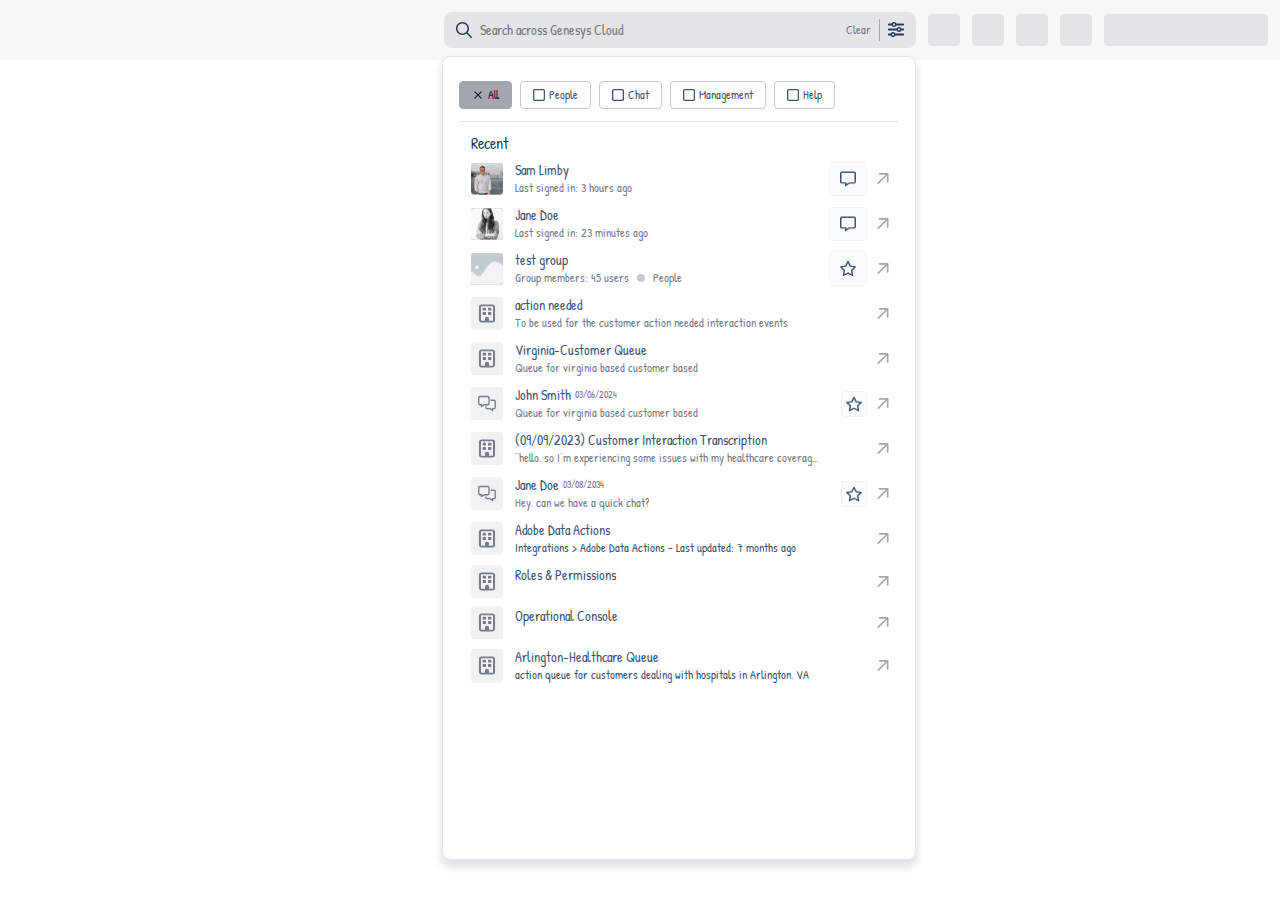
==== global-search/index.html @ 37de582c "Add files via upload" ====
<!DOCTYPE html>
<html lang="en">
<head>
  	<meta charset="utf-8">
  	<meta name="viewport" content="initial-scale=1, width=device-width">
  	<link rel="stylesheet"  href="style.css" />
  	<link rel="stylesheet" href="https://fonts.googleapis.com/css2?family=Patrick Hand:wght@400&display=swap" />
    <title>Global Search Wireframe</title>
</head>
<body>
    <script src="script.js"></script>
  	<div class="body-main">
    	<div class="header">
            <div class="search-wrapper">
                <div class="search-field">
                    <div class="search-left_aligned">
                        <svg xmlns="http://www.w3.org/2000/svg" width="16" height="16" viewBox="0 0 16 16" fill="none">
                            <path d="M15.7574 14.7188L11.5687 10.5312C12.4752 9.42188 12.9754 8.025 12.9754 6.5C12.9754 2.90937 10.0643 0 6.47362 0C2.88297 0 0 2.91031 0 6.5C0 10.0897 2.91079 13 6.47362 13C7.99871 13 9.39784 12.4716 10.506 11.5925L14.6946 15.78C14.8696 15.9281 15.0634 16 15.2541 16C15.4448 16 15.638 15.9267 15.7846 15.7803C16.0762 15.4875 16.0762 15.0125 15.7574 14.7188ZM1.50041 6.5C1.50041 3.74312 3.74414 1.5 6.50175 1.5C9.25937 1.5 11.5031 3.74312 11.5031 6.5C11.5031 9.25688 9.25937 11.5 6.50175 11.5C3.74414 11.5 1.50041 9.25625 1.50041 6.5Z" fill="#23395D"/>
                        </svg>
                        <input class="search-field_input" type="text" placeholder="Search across Genesys Cloud" id="search-input" autocomplete="off"/>
                    </div>
                    <button class="clear-search" id="search-clear_button">Clear</button>
                    <div class="search-divider"></div>
                    <img class="filter-button" src="icons/filter.png" id="search-filter_button">
                </div>
                <div class="sm-nav_block"></div>
                <div class="sm-nav_block"></div>
                <div class="sm-nav_block"></div>
                <div class="sm-nav_block"></div>
                <div class="lg-nav_block"></div>
            </div>
        </div>
        <div class="floating-side-sheet">
        	<div class="search-container">
                <div class="search-container_lower-row">
                    <div class="quick-filter_all" id="quick-filter_all">
                        <svg id="quick-filter_icon-all" xmlns="http://www.w3.org/2000/svg" width="12" height="12" viewBox="0 0 12 12" fill="none">
                            <path d="M9.56219 8.79233C9.78157 9.01134 9.78157 9.36669 9.56219 9.58573C9.3428 9.80477 8.98684 9.80474 8.76743 9.58573L6.00054 6.80298L3.21398 9.58479C2.99459 9.80381 2.63863 9.80381 2.41922 9.58479C2.19981 9.36578 2.19983 9.01043 2.41922 8.79139L5.20672 6.01052L2.41845 3.20767C2.19906 2.98866 2.19906 2.63331 2.41845 2.41427C2.63784 2.19523 2.99379 2.19526 3.2132 2.41427L6.00054 5.21805L8.7871 2.43624C9.00649 2.21723 9.36244 2.21723 9.58186 2.43624C9.80127 2.65526 9.80124 3.01061 9.58186 3.22964L6.79436 6.01052L9.56219 8.79233Z" fill="#0F1929"/>
                        </svg> 
                       All
                    </div>
                    <button class="quick-filter_button" id="quick-filter_people">
                        <svg id="quick-filter_icon" xmlns="http://www.w3.org/2000/svg" width="12" height="12" viewBox="0 0 12 12" fill="none">
                            <path d="M10.2857 0C11.2312 0 12 0.767411 12 1.71429V10.2857C12 11.2312 11.2312 12 10.2857 12H1.71429C0.767411 12 0 11.2312 0 10.2857V1.71429C0 0.767411 0.767411 0 1.71429 0H10.2857ZM10.2857 1.28571H1.71429C1.4775 1.28571 1.28571 1.4775 1.28571 1.71429V10.2857C1.28571 10.5214 1.4775 10.7143 1.71429 10.7143H10.2857C10.5214 10.7143 10.7143 10.5214 10.7143 10.2857V1.71429C10.7143 1.4775 10.5214 1.28571 10.2857 1.28571Z" fill="#3E5374"/>
                        </svg>
                        People
                    </button>
                    <button class="quick-filter_button" id="quick-filter_chat">
                        <svg id="quick-filter_icon-chat" xmlns="http://www.w3.org/2000/svg" width="12" height="12" viewBox="0 0 12 12" fill="none">
                            <path d="M10.2857 0C11.2312 0 12 0.767411 12 1.71429V10.2857C12 11.2312 11.2312 12 10.2857 12H1.71429C0.767411 12 0 11.2312 0 10.2857V1.71429C0 0.767411 0.767411 0 1.71429 0H10.2857ZM10.2857 1.28571H1.71429C1.4775 1.28571 1.28571 1.4775 1.28571 1.71429V10.2857C1.28571 10.5214 1.4775 10.7143 1.71429 10.7143H10.2857C10.5214 10.7143 10.7143 10.5214 10.7143 10.2857V1.71429C10.7143 1.4775 10.5214 1.28571 10.2857 1.28571Z" fill="#3E5374"/>
                        </svg>
                        Chat
                    </button>
                    <button class="quick-filter_button" id="quick-filter_management">
                        <svg id="quick-filter_icon-management" xmlns="http://www.w3.org/2000/svg" width="12" height="12" viewBox="0 0 12 12" fill="none">
                            <path d="M10.2857 0C11.2312 0 12 0.767411 12 1.71429V10.2857C12 11.2312 11.2312 12 10.2857 12H1.71429C0.767411 12 0 11.2312 0 10.2857V1.71429C0 0.767411 0.767411 0 1.71429 0H10.2857ZM10.2857 1.28571H1.71429C1.4775 1.28571 1.28571 1.4775 1.28571 1.71429V10.2857C1.28571 10.5214 1.4775 10.7143 1.71429 10.7143H10.2857C10.5214 10.7143 10.7143 10.5214 10.7143 10.2857V1.71429C10.7143 1.4775 10.5214 1.28571 10.2857 1.28571Z" fill="#3E5374"/>
                        </svg>
                        Management
                    </button>
                    <button class="quick-filter_button" id="quick-filter_help">
                        <svg id="quick-filter_icon-help" xmlns="http://www.w3.org/2000/svg" width="12" height="12" viewBox="0 0 12 12" fill="none">
                            <path d="M10.2857 0C11.2312 0 12 0.767411 12 1.71429V10.2857C12 11.2312 11.2312 12 10.2857 12H1.71429C0.767411 12 0 11.2312 0 10.2857V1.71429C0 0.767411 0.767411 0 1.71429 0H10.2857ZM10.2857 1.28571H1.71429C1.4775 1.28571 1.28571 1.4775 1.28571 1.71429V10.2857C1.28571 10.5214 1.4775 10.7143 1.71429 10.7143H10.2857C10.5214 10.7143 10.7143 10.5214 10.7143 10.2857V1.71429C10.7143 1.4775 10.5214 1.28571 10.2857 1.28571Z" fill="#3E5374"/>
                        </svg>
                        Help
                    </button>
                </div>
            </div>
            <div class="container-divider"></div>
            <div class="dynamic-content_block" id="dynamic-content_block">
                <div class="content-body" id="content-container">
                    <h3 class="content-subtitle_text">Recent</h3>
                    <div class="inline-row">
                        <div class="inline-row_nested">
                            <img class="sm-avatar" src="images/image1.png">
                            <div class="inline-text_container">
                                <h4 class="inline-title_text">Sam Limby</h4>
                                <div class="lower_inline-text_container">
                                    <p class="inline-body_text">Last signed in: 3 hours ago</p>
                                </div>
                            </div>
                        </div>
                        <div class="quick-action">
                            <div class="quick-action-nested">
                                <img class="chat-icon" src="icons/chat.png">
                            </div>
                        </div>
                        <svg xmlns="http://www.w3.org/2000/svg" width="16" height="17" viewBox="0 0 16 17" fill="none">
                            <path d="M13.5051 3.825V12.075C13.5051 12.5305 13.1353 12.9 12.6794 12.9C12.2235 12.9 11.8536 12.5305 11.8536 12.075V5.81531L3.90581 13.7559C3.74341 13.9209 3.53216 14 3.32091 14C3.10965 14 2.8984 13.9194 2.73704 13.7583C2.41448 13.436 2.41448 12.9141 2.73704 12.5916L10.6873 4.65H4.4219C3.96602 4.65 3.59616 4.28219 3.59616 3.825C3.59616 3.36781 3.96602 3 4.4219 3H12.6794C13.137 3 13.5051 3.37125 13.5051 3.825Z" fill="#A3A7B0"/>
                        </svg>
                    </div>
                    <div class="inline-row">
                        <div class="inline-row_nested">
                            <img class="sm-avatar" src="images/image2.png">
                            <div class="inline-text_container">
                                <h4 class="inline-title_text">Jane Doe</h4>
                                <div class="lower_inline-text_container">
                                    <p class="inline-body_text">Last signed in: 23 minutes ago</p>
                                </div>
                            </div>
                        </div>
                        <div class="quick-action">
                            <div class="quick-action-nested">
                                <img class="chat-icon" src="icons/chat.png">
                            </div>
                        </div>
                        <svg xmlns="http://www.w3.org/2000/svg" width="16" height="17" viewBox="0 0 16 17" fill="none">
                            <path d="M13.5051 3.825V12.075C13.5051 12.5305 13.1353 12.9 12.6794 12.9C12.2235 12.9 11.8536 12.5305 11.8536 12.075V5.81531L3.90581 13.7559C3.74341 13.9209 3.53216 14 3.32091 14C3.10965 14 2.8984 13.9194 2.73704 13.7583C2.41448 13.436 2.41448 12.9141 2.73704 12.5916L10.6873 4.65H4.4219C3.96602 4.65 3.59616 4.28219 3.59616 3.825C3.59616 3.36781 3.96602 3 4.4219 3H12.6794C13.137 3 13.5051 3.37125 13.5051 3.825Z" fill="#A3A7B0"/>
                        </svg>
                    </div>
                    <div class="inline-row">
                        <div class="inline-row_nested">
                            <img class="sm-avatar" src="images/placeholder.png">
                            <div class="inline-text_container">
                                <h4 class="inline-title_text">test group</h4>
                                <div class="lower_inline-text_container">
                                    <p class="inline-body_text">Group members: 45 users</p>
                                    <svg xmlns="http://www.w3.org/2000/svg" width="8" height="8" viewBox="0 0 8 8" fill="none">
                                        <circle cx="4" cy="4" r="4" fill="#C6C8CE"/>
                                    </svg>
                                    <p class="inline-body_text">People</p>
                                </div>
                            </div>
                        </div>
                        <div class="quick-action">
                            <div class="quick-action-nested">
                                <svg xmlns="http://www.w3.org/2000/svg" width="16" height="17" viewBox="0 0 16 17" fill="none">
                                    <path d="M7.99888 0.805176C8.27773 0.805176 8.53234 0.963012 8.65358 1.21164L10.7329 5.4591L15.3794 6.14155C15.6522 6.18064 15.8765 6.37004 15.9644 6.62859C16.0493 6.89015 15.9796 7.17576 15.7856 7.36516L12.4151 10.6782L13.2122 15.3532C13.2577 15.6238 13.1456 15.9004 12.9182 16.0597C12.6939 16.219 12.3696 16.2401 12.1514 16.1108L7.99888 13.9101L3.82213 16.1108C3.6039 16.2401 3.30686 16.219 3.07953 16.0597C2.85523 15.9004 2.74309 15.6238 2.76127 15.3532L3.58268 10.6782L0.215517 7.36516C0.019713 7.17576 -0.0496973 6.89015 0.0363837 6.62859C0.122162 6.37004 0.348579 6.18064 0.621068 6.14155L5.2649 5.4591L7.34418 1.21164C7.46845 0.962982 7.72002 0.805176 7.99888 0.805176ZM7.99888 3.17874L6.40759 6.43318C6.3015 6.64663 6.0954 6.79695 5.85898 6.83303L2.27267 7.35614L4.87692 9.9146C5.04363 10.08 5.11941 10.3175 5.08 10.549L4.46774 14.1446L7.65637 12.455C7.87157 12.3408 8.12921 12.3408 8.34138 12.455L11.53 14.1446L10.9178 10.549C10.8783 10.3175 10.9572 10.08 11.1239 9.9146L13.7275 7.35614L10.1418 6.83303C9.90236 6.79695 9.69625 6.64663 9.59319 6.43318L7.99888 3.17874Z" fill="#3E5374"/>
                                </svg>
                            </div>
                        </div>
                        <svg xmlns="http://www.w3.org/2000/svg" width="16" height="17" viewBox="0 0 16 17" fill="none">
                            <path d="M13.5051 3.825V12.075C13.5051 12.5305 13.1353 12.9 12.6794 12.9C12.2235 12.9 11.8536 12.5305 11.8536 12.075V5.81531L3.90581 13.7559C3.74341 13.9209 3.53216 14 3.32091 14C3.10965 14 2.8984 13.9194 2.73704 13.7583C2.41448 13.436 2.41448 12.9141 2.73704 12.5916L10.6873 4.65H4.4219C3.96602 4.65 3.59616 4.28219 3.59616 3.825C3.59616 3.36781 3.96602 3 4.4219 3H12.6794C13.137 3 13.5051 3.37125 13.5051 3.825Z" fill="#A3A7B0"/>
                        </svg>
                    </div>
                    <div class="inline-row">
                        <div class="inline-row_nested">
                            <div class="icon-avatar">
                                <svg xmlns="http://www.w3.org/2000/svg" width="18" height="19" viewBox="0 0 18 19" fill="none">
                                    <path d="M4.63695 4.22244C4.63695 3.91549 4.93736 3.66688 5.30825 3.66688H7.32214C7.69135 3.66688 7.99344 3.91549 7.99344 4.22244V5.88911C7.99344 6.19466 7.69135 6.44466 7.32214 6.44466H5.30825C4.93736 6.44466 4.63695 6.19466 4.63695 5.88911V4.22244ZM12.6925 3.66688C13.0617 3.66688 13.3638 3.91549 13.3638 4.22244V5.88911C13.3638 6.19466 13.0617 6.44466 12.6925 6.44466H10.6786C10.3094 6.44466 10.0073 6.19466 10.0073 5.88911V4.22244C10.0073 3.91549 10.3094 3.66688 10.6786 3.66688H12.6925ZM4.63695 8.66688C4.63695 8.36133 4.93736 8.11133 5.30825 8.11133H7.32214C7.69135 8.11133 7.99344 8.36133 7.99344 8.66688V10.3336C7.99344 10.6391 7.69135 10.8891 7.32214 10.8891H5.30825C4.93736 10.8891 4.63695 10.6391 4.63695 10.3336V8.66688ZM12.6925 8.11133C13.0617 8.11133 13.3638 8.36133 13.3638 8.66688V10.3336C13.3638 10.6391 13.0617 10.8891 12.6925 10.8891H10.6786C10.3094 10.8891 10.0073 10.6391 10.0073 10.3336V8.66688C10.0073 8.36133 10.3094 8.11133 10.6786 8.11133H12.6925ZM0.944824 2.83355C0.944824 1.60612 2.14686 0.611328 3.63001 0.611328H14.3708C15.8518 0.611328 17.0559 1.60612 17.0559 2.83355V16.1669C17.0559 17.3926 15.8518 18.3891 14.3708 18.3891H3.63001C2.14686 18.3891 0.944824 17.3926 0.944824 16.1669V2.83355ZM2.95871 2.83355V16.1669C2.95871 16.4724 3.25912 16.7224 3.63001 16.7224H6.98649V14.5002C6.98649 13.5801 7.88855 12.8336 9.00038 12.8336C10.1122 12.8336 11.0143 13.5801 11.0143 14.5002V16.7224H14.3708C14.74 16.7224 15.042 16.4724 15.042 16.1669V2.83355C15.042 2.52661 14.74 2.27799 14.3708 2.27799H3.63001C3.25912 2.27799 2.95871 2.52661 2.95871 2.83355Z" fill="#767C8D"/>
                                </svg>
                            </div>
                            <div class="inline-text_container">
                                <h4 class="inline-title_text">action needed</h4>
                                <div class="lower_inline-text_container">
                                    <p class="inline-body_text">To be used for the customer action needed interaction events</p>
                                </div>
                            </div>
                        </div>
                        <svg xmlns="http://www.w3.org/2000/svg" width="16" height="17" viewBox="0 0 16 17" fill="none">
                            <path d="M13.5051 3.825V12.075C13.5051 12.5305 13.1353 12.9 12.6794 12.9C12.2235 12.9 11.8536 12.5305 11.8536 12.075V5.81531L3.90581 13.7559C3.74341 13.9209 3.53216 14 3.32091 14C3.10965 14 2.8984 13.9194 2.73704 13.7583C2.41448 13.436 2.41448 12.9141 2.73704 12.5916L10.6873 4.65H4.4219C3.96602 4.65 3.59616 4.28219 3.59616 3.825C3.59616 3.36781 3.96602 3 4.4219 3H12.6794C13.137 3 13.5051 3.37125 13.5051 3.825Z" fill="#A3A7B0"/>
                        </svg>
                    </div>
                    <div class="inline-row">
                        <div class="inline-row_nested">
                            <div class="icon-avatar">
                                <svg xmlns="http://www.w3.org/2000/svg" width="18" height="19" viewBox="0 0 18 19" fill="none">
                                    <path d="M4.63695 4.22244C4.63695 3.91549 4.93736 3.66688 5.30825 3.66688H7.32214C7.69135 3.66688 7.99344 3.91549 7.99344 4.22244V5.88911C7.99344 6.19466 7.69135 6.44466 7.32214 6.44466H5.30825C4.93736 6.44466 4.63695 6.19466 4.63695 5.88911V4.22244ZM12.6925 3.66688C13.0617 3.66688 13.3638 3.91549 13.3638 4.22244V5.88911C13.3638 6.19466 13.0617 6.44466 12.6925 6.44466H10.6786C10.3094 6.44466 10.0073 6.19466 10.0073 5.88911V4.22244C10.0073 3.91549 10.3094 3.66688 10.6786 3.66688H12.6925ZM4.63695 8.66688C4.63695 8.36133 4.93736 8.11133 5.30825 8.11133H7.32214C7.69135 8.11133 7.99344 8.36133 7.99344 8.66688V10.3336C7.99344 10.6391 7.69135 10.8891 7.32214 10.8891H5.30825C4.93736 10.8891 4.63695 10.6391 4.63695 10.3336V8.66688ZM12.6925 8.11133C13.0617 8.11133 13.3638 8.36133 13.3638 8.66688V10.3336C13.3638 10.6391 13.0617 10.8891 12.6925 10.8891H10.6786C10.3094 10.8891 10.0073 10.6391 10.0073 10.3336V8.66688C10.0073 8.36133 10.3094 8.11133 10.6786 8.11133H12.6925ZM0.944824 2.83355C0.944824 1.60612 2.14686 0.611328 3.63001 0.611328H14.3708C15.8518 0.611328 17.0559 1.60612 17.0559 2.83355V16.1669C17.0559 17.3926 15.8518 18.3891 14.3708 18.3891H3.63001C2.14686 18.3891 0.944824 17.3926 0.944824 16.1669V2.83355ZM2.95871 2.83355V16.1669C2.95871 16.4724 3.25912 16.7224 3.63001 16.7224H6.98649V14.5002C6.98649 13.5801 7.88855 12.8336 9.00038 12.8336C10.1122 12.8336 11.0143 13.5801 11.0143 14.5002V16.7224H14.3708C14.74 16.7224 15.042 16.4724 15.042 16.1669V2.83355C15.042 2.52661 14.74 2.27799 14.3708 2.27799H3.63001C3.25912 2.27799 2.95871 2.52661 2.95871 2.83355Z" fill="#767C8D"/>
                                </svg>
                            </div>
                            <div class="inline-text_container">
                                <h4 class="inline-title_text">Virginia-Customer Queue</h4>
                                <div class="lower_inline-text_container">
                                    <p class="inline-body_text">Queue for virginia based customer based</p>
                                </div>
                            </div>
                        </div>
                        <svg xmlns="http://www.w3.org/2000/svg" width="16" height="17" viewBox="0 0 16 17" fill="none">
                            <path d="M13.5051 3.825V12.075C13.5051 12.5305 13.1353 12.9 12.6794 12.9C12.2235 12.9 11.8536 12.5305 11.8536 12.075V5.81531L3.90581 13.7559C3.74341 13.9209 3.53216 14 3.32091 14C3.10965 14 2.8984 13.9194 2.73704 13.7583C2.41448 13.436 2.41448 12.9141 2.73704 12.5916L10.6873 4.65H4.4219C3.96602 4.65 3.59616 4.28219 3.59616 3.825C3.59616 3.36781 3.96602 3 4.4219 3H12.6794C13.137 3 13.5051 3.37125 13.5051 3.825Z" fill="#A3A7B0"/>
                        </svg>
                    </div>
                    <div class="inline-row">
                        <div class="inline-row_nested">
                            <div class="icon-avatar">
                                <svg xmlns="http://www.w3.org/2000/svg" width="18" height="19" viewBox="0 0 18 19" fill="none">
                                    <path d="M11.6669 3.63976V9.50043C11.6669 10.5729 10.8697 11.4418 9.88911 11.4418L6.33355 11.4449L3.30855 13.3164C3.24744 13.3681 3.17799 13.3893 3.11133 13.3893C2.93911 13.3893 2.778 13.2405 2.778 13.0247V11.4449H1.88911C0.909939 11.4449 0.111328 10.5729 0.111328 9.50043V3.63976C0.111328 2.59614 0.909939 1.72266 1.88911 1.72266H9.88911C10.8697 1.72266 11.6669 2.59614 11.6669 3.63976ZM4.11133 11.1441L5.98355 9.98654H9.88911C10.1308 9.98654 10.3336 9.76779 10.3336 9.50043V3.6671C10.3336 3.40126 10.1308 3.18099 9.88911 3.18099H1.88911C1.64605 3.18099 1.44466 3.40126 1.44466 3.6671V9.50043C1.44466 9.76779 1.64605 9.98654 1.88911 9.98654H4.11133V11.1441ZM7.22244 13.3893V12.4171H8.55577V13.3893C8.55577 13.6536 8.75577 13.8754 9.00022 13.8754H12.0169L13.8891 15.033V13.8754H16.1113C16.353 13.8754 16.5558 13.6536 16.5558 13.3893V7.55599C16.5558 7.29167 16.353 7.06988 16.1113 7.06988H12.5558V5.61154H16.1113C17.0919 5.61154 17.8891 6.48351 17.8891 7.52865V13.3893C17.8891 14.4618 17.0919 15.3338 16.1113 15.3338H15.2224V16.9136C15.2224 17.1293 15.0613 17.2782 14.8891 17.2782C14.8224 17.2782 14.753 17.2569 14.6919 17.2053L11.6669 15.3338L9.00022 15.3307C8.02244 15.3307 7.22244 14.4618 7.22244 13.3893Z" fill="#767C8D"/>
                                </svg>
                            </div>
                            <div class="inline-text_container">
                                <div class="upper_inline-text_container">
                                    <h4 class="inline-title_text">John Smith</h4>
                                    <p class="inline-footnote_text">03/06/2024</p>
                                </div>
                                <div class="lower_inline-text_container">
                                    <p class="inline-body_text">Queue for virginia based customer based</p>
                                </div>
                            </div>
                        </div>
                        <div class="quick-action">
                            <div class="quick-action_chat-nested">
                                <img class="chat-icon" src="icons/star.png">
                            </div>
                        </div>
                        <svg xmlns="http://www.w3.org/2000/svg" width="16" height="17" viewBox="0 0 16 17" fill="none">
                            <path d="M13.5051 3.825V12.075C13.5051 12.5305 13.1353 12.9 12.6794 12.9C12.2235 12.9 11.8536 12.5305 11.8536 12.075V5.81531L3.90581 13.7559C3.74341 13.9209 3.53216 14 3.32091 14C3.10965 14 2.8984 13.9194 2.73704 13.7583C2.41448 13.436 2.41448 12.9141 2.73704 12.5916L10.6873 4.65H4.4219C3.96602 4.65 3.59616 4.28219 3.59616 3.825C3.59616 3.36781 3.96602 3 4.4219 3H12.6794C13.137 3 13.5051 3.37125 13.5051 3.825Z" fill="#A3A7B0"/>
                        </svg>
                    </div>
                    <div class="inline-row">
                        <div class="inline-row_nested">
                            <div class="icon-avatar">
                                <svg xmlns="http://www.w3.org/2000/svg" width="18" height="19" viewBox="0 0 18 19" fill="none">
                                    <path d="M4.63695 4.22244C4.63695 3.91549 4.93736 3.66688 5.30825 3.66688H7.32214C7.69135 3.66688 7.99344 3.91549 7.99344 4.22244V5.88911C7.99344 6.19466 7.69135 6.44466 7.32214 6.44466H5.30825C4.93736 6.44466 4.63695 6.19466 4.63695 5.88911V4.22244ZM12.6925 3.66688C13.0617 3.66688 13.3638 3.91549 13.3638 4.22244V5.88911C13.3638 6.19466 13.0617 6.44466 12.6925 6.44466H10.6786C10.3094 6.44466 10.0073 6.19466 10.0073 5.88911V4.22244C10.0073 3.91549 10.3094 3.66688 10.6786 3.66688H12.6925ZM4.63695 8.66688C4.63695 8.36133 4.93736 8.11133 5.30825 8.11133H7.32214C7.69135 8.11133 7.99344 8.36133 7.99344 8.66688V10.3336C7.99344 10.6391 7.69135 10.8891 7.32214 10.8891H5.30825C4.93736 10.8891 4.63695 10.6391 4.63695 10.3336V8.66688ZM12.6925 8.11133C13.0617 8.11133 13.3638 8.36133 13.3638 8.66688V10.3336C13.3638 10.6391 13.0617 10.8891 12.6925 10.8891H10.6786C10.3094 10.8891 10.0073 10.6391 10.0073 10.3336V8.66688C10.0073 8.36133 10.3094 8.11133 10.6786 8.11133H12.6925ZM0.944824 2.83355C0.944824 1.60612 2.14686 0.611328 3.63001 0.611328H14.3708C15.8518 0.611328 17.0559 1.60612 17.0559 2.83355V16.1669C17.0559 17.3926 15.8518 18.3891 14.3708 18.3891H3.63001C2.14686 18.3891 0.944824 17.3926 0.944824 16.1669V2.83355ZM2.95871 2.83355V16.1669C2.95871 16.4724 3.25912 16.7224 3.63001 16.7224H6.98649V14.5002C6.98649 13.5801 7.88855 12.8336 9.00038 12.8336C10.1122 12.8336 11.0143 13.5801 11.0143 14.5002V16.7224H14.3708C14.74 16.7224 15.042 16.4724 15.042 16.1669V2.83355C15.042 2.52661 14.74 2.27799 14.3708 2.27799H3.63001C3.25912 2.27799 2.95871 2.52661 2.95871 2.83355Z" fill="#767C8D"/>
                                </svg>
                            </div>
                            <div class="inline-text_container">
                                <h4 class="inline-title_text">(09/09/2023) Customer Interaction Transcription</h4>
                                <div class="lower_inline-text_container">
                                    <p class="inline-body_text">“hello, so I’m experiencing some issues with my healthcare coverage and need to get information on what I can recieve”</p>
                                </div>
                            </div>
                        </div>
                        <svg xmlns="http://www.w3.org/2000/svg" width="16" height="17" viewBox="0 0 16 17" fill="none">
                            <path d="M13.5051 3.825V12.075C13.5051 12.5305 13.1353 12.9 12.6794 12.9C12.2235 12.9 11.8536 12.5305 11.8536 12.075V5.81531L3.90581 13.7559C3.74341 13.9209 3.53216 14 3.32091 14C3.10965 14 2.8984 13.9194 2.73704 13.7583C2.41448 13.436 2.41448 12.9141 2.73704 12.5916L10.6873 4.65H4.4219C3.96602 4.65 3.59616 4.28219 3.59616 3.825C3.59616 3.36781 3.96602 3 4.4219 3H12.6794C13.137 3 13.5051 3.37125 13.5051 3.825Z" fill="#A3A7B0"/>
                        </svg>
                    </div>
                    <div class="inline-row">
                        <div class="inline-row_nested">
                            <div class="icon-avatar">
                                <svg xmlns="http://www.w3.org/2000/svg" width="18" height="19" viewBox="0 0 18 19" fill="none">
                                    <path d="M11.6669 3.63976V9.50043C11.6669 10.5729 10.8697 11.4418 9.88911 11.4418L6.33355 11.4449L3.30855 13.3164C3.24744 13.3681 3.17799 13.3893 3.11133 13.3893C2.93911 13.3893 2.778 13.2405 2.778 13.0247V11.4449H1.88911C0.909939 11.4449 0.111328 10.5729 0.111328 9.50043V3.63976C0.111328 2.59614 0.909939 1.72266 1.88911 1.72266H9.88911C10.8697 1.72266 11.6669 2.59614 11.6669 3.63976ZM4.11133 11.1441L5.98355 9.98654H9.88911C10.1308 9.98654 10.3336 9.76779 10.3336 9.50043V3.6671C10.3336 3.40126 10.1308 3.18099 9.88911 3.18099H1.88911C1.64605 3.18099 1.44466 3.40126 1.44466 3.6671V9.50043C1.44466 9.76779 1.64605 9.98654 1.88911 9.98654H4.11133V11.1441ZM7.22244 13.3893V12.4171H8.55577V13.3893C8.55577 13.6536 8.75577 13.8754 9.00022 13.8754H12.0169L13.8891 15.033V13.8754H16.1113C16.353 13.8754 16.5558 13.6536 16.5558 13.3893V7.55599C16.5558 7.29167 16.353 7.06988 16.1113 7.06988H12.5558V5.61154H16.1113C17.0919 5.61154 17.8891 6.48351 17.8891 7.52865V13.3893C17.8891 14.4618 17.0919 15.3338 16.1113 15.3338H15.2224V16.9136C15.2224 17.1293 15.0613 17.2782 14.8891 17.2782C14.8224 17.2782 14.753 17.2569 14.6919 17.2053L11.6669 15.3338L9.00022 15.3307C8.02244 15.3307 7.22244 14.4618 7.22244 13.3893Z" fill="#767C8D"/>
                                </svg>
                            </div>
                            <div class="inline-text_container">
                                <div class="upper_inline-text_container">
                                    <h4 class="inline-title_text">Jane Doe</h4>
                                    <p class="inline-footnote_text">03/08/2034</p>
                                </div>
                                <div class="lower_inline-text_container">
                                    <p class="inline-body_text">Hey, can we have a quick chat?</p>
                                </div>
                            </div>
                        </div>
                        <div class="quick-action">
                            <div class="quick-action_chat-nested">
                                <img class="chat-icon" src="icons/star.png">
                            </div>
                        </div>
                        <svg xmlns="http://www.w3.org/2000/svg" width="16" height="17" viewBox="0 0 16 17" fill="none">
                            <path d="M13.5051 3.825V12.075C13.5051 12.5305 13.1353 12.9 12.6794 12.9C12.2235 12.9 11.8536 12.5305 11.8536 12.075V5.81531L3.90581 13.7559C3.74341 13.9209 3.53216 14 3.32091 14C3.10965 14 2.8984 13.9194 2.73704 13.7583C2.41448 13.436 2.41448 12.9141 2.73704 12.5916L10.6873 4.65H4.4219C3.96602 4.65 3.59616 4.28219 3.59616 3.825C3.59616 3.36781 3.96602 3 4.4219 3H12.6794C13.137 3 13.5051 3.37125 13.5051 3.825Z" fill="#A3A7B0"/>
                        </svg>
                    </div>
                    <div class="inline-row">
                        <div class="inline-row_nested">
                            <div class="icon-avatar">
                                <svg xmlns="http://www.w3.org/2000/svg" width="18" height="19" viewBox="0 0 18 19" fill="none">
                                    <path d="M4.63647 4.22244C4.63647 3.91549 4.93687 3.66688 5.30776 3.66688H7.32165C7.69086 3.66688 7.99295 3.91549 7.99295 4.22244V5.88911C7.99295 6.19466 7.69086 6.44466 7.32165 6.44466H5.30776C4.93687 6.44466 4.63647 6.19466 4.63647 5.88911V4.22244ZM12.692 3.66688C13.0612 3.66688 13.3633 3.91549 13.3633 4.22244V5.88911C13.3633 6.19466 13.0612 6.44466 12.692 6.44466H10.6781C10.3089 6.44466 10.0068 6.19466 10.0068 5.88911V4.22244C10.0068 3.91549 10.3089 3.66688 10.6781 3.66688H12.692ZM4.63647 8.66688C4.63647 8.36133 4.93687 8.11133 5.30776 8.11133H7.32165C7.69086 8.11133 7.99295 8.36133 7.99295 8.66688V10.3336C7.99295 10.6391 7.69086 10.8891 7.32165 10.8891H5.30776C4.93687 10.8891 4.63647 10.6391 4.63647 10.3336V8.66688ZM12.692 8.11133C13.0612 8.11133 13.3633 8.36133 13.3633 8.66688V10.3336C13.3633 10.6391 13.0612 10.8891 12.692 10.8891H10.6781C10.3089 10.8891 10.0068 10.6391 10.0068 10.3336V8.66688C10.0068 8.36133 10.3089 8.11133 10.6781 8.11133H12.692ZM0.944336 2.83355C0.944336 1.60612 2.14638 0.611328 3.62952 0.611328H14.3703C15.8513 0.611328 17.0554 1.60612 17.0554 2.83355V16.1669C17.0554 17.3926 15.8513 18.3891 14.3703 18.3891H3.62952C2.14638 18.3891 0.944336 17.3926 0.944336 16.1669V2.83355ZM2.95823 2.83355V16.1669C2.95823 16.4724 3.25863 16.7224 3.62952 16.7224H6.986V14.5002C6.986 13.5801 7.88806 12.8336 8.99989 12.8336C10.1117 12.8336 11.0138 13.5801 11.0138 14.5002V16.7224H14.3703C14.7395 16.7224 15.0416 16.4724 15.0416 16.1669V2.83355C15.0416 2.52661 14.7395 2.27799 14.3703 2.27799H3.62952C3.25863 2.27799 2.95823 2.52661 2.95823 2.83355Z" fill="#767C8D"/>
                                </svg>
                            </div>
                            <div class="inline-text_container">
                                <h4 class="inline-title_text">Adobe Data Actions</h4>
                                <div class="lower_inline-text_container">
                                    <p class="inline-bold-body_text">Integrations > Adobe Data Actions - Last updated: 7 months ago</p>
                                </div>
                            </div>
                        </div>
                        <svg xmlns="http://www.w3.org/2000/svg" width="16" height="17" viewBox="0 0 16 17" fill="none">
                            <path d="M13.5051 3.825V12.075C13.5051 12.5305 13.1353 12.9 12.6794 12.9C12.2235 12.9 11.8536 12.5305 11.8536 12.075V5.81531L3.90581 13.7559C3.74341 13.9209 3.53216 14 3.32091 14C3.10965 14 2.8984 13.9194 2.73704 13.7583C2.41448 13.436 2.41448 12.9141 2.73704 12.5916L10.6873 4.65H4.4219C3.96602 4.65 3.59616 4.28219 3.59616 3.825C3.59616 3.36781 3.96602 3 4.4219 3H12.6794C13.137 3 13.5051 3.37125 13.5051 3.825Z" fill="#A3A7B0"/>
                        </svg>
                    </div>
                    <div class="inline-row">
                        <div class="inline-row_nested">
                            <div class="icon-avatar">
                                <svg xmlns="http://www.w3.org/2000/svg" width="18" height="19" viewBox="0 0 18 19" fill="none">
                                    <path d="M4.63647 4.22244C4.63647 3.91549 4.93687 3.66688 5.30776 3.66688H7.32165C7.69086 3.66688 7.99295 3.91549 7.99295 4.22244V5.88911C7.99295 6.19466 7.69086 6.44466 7.32165 6.44466H5.30776C4.93687 6.44466 4.63647 6.19466 4.63647 5.88911V4.22244ZM12.692 3.66688C13.0612 3.66688 13.3633 3.91549 13.3633 4.22244V5.88911C13.3633 6.19466 13.0612 6.44466 12.692 6.44466H10.6781C10.3089 6.44466 10.0068 6.19466 10.0068 5.88911V4.22244C10.0068 3.91549 10.3089 3.66688 10.6781 3.66688H12.692ZM4.63647 8.66688C4.63647 8.36133 4.93687 8.11133 5.30776 8.11133H7.32165C7.69086 8.11133 7.99295 8.36133 7.99295 8.66688V10.3336C7.99295 10.6391 7.69086 10.8891 7.32165 10.8891H5.30776C4.93687 10.8891 4.63647 10.6391 4.63647 10.3336V8.66688ZM12.692 8.11133C13.0612 8.11133 13.3633 8.36133 13.3633 8.66688V10.3336C13.3633 10.6391 13.0612 10.8891 12.692 10.8891H10.6781C10.3089 10.8891 10.0068 10.6391 10.0068 10.3336V8.66688C10.0068 8.36133 10.3089 8.11133 10.6781 8.11133H12.692ZM0.944336 2.83355C0.944336 1.60612 2.14638 0.611328 3.62952 0.611328H14.3703C15.8513 0.611328 17.0554 1.60612 17.0554 2.83355V16.1669C17.0554 17.3926 15.8513 18.3891 14.3703 18.3891H3.62952C2.14638 18.3891 0.944336 17.3926 0.944336 16.1669V2.83355ZM2.95823 2.83355V16.1669C2.95823 16.4724 3.25863 16.7224 3.62952 16.7224H6.986V14.5002C6.986 13.5801 7.88806 12.8336 8.99989 12.8336C10.1117 12.8336 11.0138 13.5801 11.0138 14.5002V16.7224H14.3703C14.7395 16.7224 15.0416 16.4724 15.0416 16.1669V2.83355C15.0416 2.52661 14.7395 2.27799 14.3703 2.27799H3.62952C3.25863 2.27799 2.95823 2.52661 2.95823 2.83355Z" fill="#767C8D"/>
                                </svg>
                            </div>
                            <h4 class="inline-title_text">Roles & Permissions</h4>
                        </div>
                        <svg xmlns="http://www.w3.org/2000/svg" width="16" height="17" viewBox="0 0 16 17" fill="none">
                            <path d="M13.5051 3.825V12.075C13.5051 12.5305 13.1353 12.9 12.6794 12.9C12.2235 12.9 11.8536 12.5305 11.8536 12.075V5.81531L3.90581 13.7559C3.74341 13.9209 3.53216 14 3.32091 14C3.10965 14 2.8984 13.9194 2.73704 13.7583C2.41448 13.436 2.41448 12.9141 2.73704 12.5916L10.6873 4.65H4.4219C3.96602 4.65 3.59616 4.28219 3.59616 3.825C3.59616 3.36781 3.96602 3 4.4219 3H12.6794C13.137 3 13.5051 3.37125 13.5051 3.825Z" fill="#A3A7B0"/>
                        </svg>
                    </div>
                    <div class="inline-row">
                        <div class="inline-row_nested">
                            <div class="icon-avatar">
                                <svg xmlns="http://www.w3.org/2000/svg" width="18" height="19" viewBox="0 0 18 19" fill="none">
                                    <path d="M4.63647 4.22244C4.63647 3.91549 4.93687 3.66688 5.30776 3.66688H7.32165C7.69086 3.66688 7.99295 3.91549 7.99295 4.22244V5.88911C7.99295 6.19466 7.69086 6.44466 7.32165 6.44466H5.30776C4.93687 6.44466 4.63647 6.19466 4.63647 5.88911V4.22244ZM12.692 3.66688C13.0612 3.66688 13.3633 3.91549 13.3633 4.22244V5.88911C13.3633 6.19466 13.0612 6.44466 12.692 6.44466H10.6781C10.3089 6.44466 10.0068 6.19466 10.0068 5.88911V4.22244C10.0068 3.91549 10.3089 3.66688 10.6781 3.66688H12.692ZM4.63647 8.66688C4.63647 8.36133 4.93687 8.11133 5.30776 8.11133H7.32165C7.69086 8.11133 7.99295 8.36133 7.99295 8.66688V10.3336C7.99295 10.6391 7.69086 10.8891 7.32165 10.8891H5.30776C4.93687 10.8891 4.63647 10.6391 4.63647 10.3336V8.66688ZM12.692 8.11133C13.0612 8.11133 13.3633 8.36133 13.3633 8.66688V10.3336C13.3633 10.6391 13.0612 10.8891 12.692 10.8891H10.6781C10.3089 10.8891 10.0068 10.6391 10.0068 10.3336V8.66688C10.0068 8.36133 10.3089 8.11133 10.6781 8.11133H12.692ZM0.944336 2.83355C0.944336 1.60612 2.14638 0.611328 3.62952 0.611328H14.3703C15.8513 0.611328 17.0554 1.60612 17.0554 2.83355V16.1669C17.0554 17.3926 15.8513 18.3891 14.3703 18.3891H3.62952C2.14638 18.3891 0.944336 17.3926 0.944336 16.1669V2.83355ZM2.95823 2.83355V16.1669C2.95823 16.4724 3.25863 16.7224 3.62952 16.7224H6.986V14.5002C6.986 13.5801 7.88806 12.8336 8.99989 12.8336C10.1117 12.8336 11.0138 13.5801 11.0138 14.5002V16.7224H14.3703C14.7395 16.7224 15.0416 16.4724 15.0416 16.1669V2.83355C15.0416 2.52661 14.7395 2.27799 14.3703 2.27799H3.62952C3.25863 2.27799 2.95823 2.52661 2.95823 2.83355Z" fill="#767C8D"/>
                                </svg>
                            </div>
                            <h4 class="inline-title_text">Operational Console</h4>
                        </div>
                        <svg xmlns="http://www.w3.org/2000/svg" width="16" height="17" viewBox="0 0 16 17" fill="none">
                            <path d="M13.5051 3.825V12.075C13.5051 12.5305 13.1353 12.9 12.6794 12.9C12.2235 12.9 11.8536 12.5305 11.8536 12.075V5.81531L3.90581 13.7559C3.74341 13.9209 3.53216 14 3.32091 14C3.10965 14 2.8984 13.9194 2.73704 13.7583C2.41448 13.436 2.41448 12.9141 2.73704 12.5916L10.6873 4.65H4.4219C3.96602 4.65 3.59616 4.28219 3.59616 3.825C3.59616 3.36781 3.96602 3 4.4219 3H12.6794C13.137 3 13.5051 3.37125 13.5051 3.825Z" fill="#A3A7B0"/>
                        </svg>
                    </div>
                    <div class="inline-row">
                        <div class="inline-row_nested">
                            <div class="icon-avatar">
                                <svg xmlns="http://www.w3.org/2000/svg" width="18" height="19" viewBox="0 0 18 19" fill="none">
                                    <path d="M4.63647 4.22244C4.63647 3.91549 4.93687 3.66688 5.30776 3.66688H7.32165C7.69086 3.66688 7.99295 3.91549 7.99295 4.22244V5.88911C7.99295 6.19466 7.69086 6.44466 7.32165 6.44466H5.30776C4.93687 6.44466 4.63647 6.19466 4.63647 5.88911V4.22244ZM12.692 3.66688C13.0612 3.66688 13.3633 3.91549 13.3633 4.22244V5.88911C13.3633 6.19466 13.0612 6.44466 12.692 6.44466H10.6781C10.3089 6.44466 10.0068 6.19466 10.0068 5.88911V4.22244C10.0068 3.91549 10.3089 3.66688 10.6781 3.66688H12.692ZM4.63647 8.66688C4.63647 8.36133 4.93687 8.11133 5.30776 8.11133H7.32165C7.69086 8.11133 7.99295 8.36133 7.99295 8.66688V10.3336C7.99295 10.6391 7.69086 10.8891 7.32165 10.8891H5.30776C4.93687 10.8891 4.63647 10.6391 4.63647 10.3336V8.66688ZM12.692 8.11133C13.0612 8.11133 13.3633 8.36133 13.3633 8.66688V10.3336C13.3633 10.6391 13.0612 10.8891 12.692 10.8891H10.6781C10.3089 10.8891 10.0068 10.6391 10.0068 10.3336V8.66688C10.0068 8.36133 10.3089 8.11133 10.6781 8.11133H12.692ZM0.944336 2.83355C0.944336 1.60612 2.14638 0.611328 3.62952 0.611328H14.3703C15.8513 0.611328 17.0554 1.60612 17.0554 2.83355V16.1669C17.0554 17.3926 15.8513 18.3891 14.3703 18.3891H3.62952C2.14638 18.3891 0.944336 17.3926 0.944336 16.1669V2.83355ZM2.95823 2.83355V16.1669C2.95823 16.4724 3.25863 16.7224 3.62952 16.7224H6.986V14.5002C6.986 13.5801 7.88806 12.8336 8.99989 12.8336C10.1117 12.8336 11.0138 13.5801 11.0138 14.5002V16.7224H14.3703C14.7395 16.7224 15.0416 16.4724 15.0416 16.1669V2.83355C15.0416 2.52661 14.7395 2.27799 14.3703 2.27799H3.62952C3.25863 2.27799 2.95823 2.52661 2.95823 2.83355Z" fill="#767C8D"/>
                                </svg>
                            </div>
                            <div class="inline-text_container">
                                <h4 class="inline-title_text">Arlington-Healthcare Queue</h4>
                                <div class="lower_inline-text_container">
                                    <p class="inline-bold-body_text">action queue for customers dealing with hospitals in Arlington, VA</p>
                                </div>
                            </div>
                        </div>
                        <svg xmlns="http://www.w3.org/2000/svg" width="16" height="17" viewBox="0 0 16 17" fill="none">
                            <path d="M13.5051 3.825V12.075C13.5051 12.5305 13.1353 12.9 12.6794 12.9C12.2235 12.9 11.8536 12.5305 11.8536 12.075V5.81531L3.90581 13.7559C3.74341 13.9209 3.53216 14 3.32091 14C3.10965 14 2.8984 13.9194 2.73704 13.7583C2.41448 13.436 2.41448 12.9141 2.73704 12.5916L10.6873 4.65H4.4219C3.96602 4.65 3.59616 4.28219 3.59616 3.825C3.59616 3.36781 3.96602 3 4.4219 3H12.6794C13.137 3 13.5051 3.37125 13.5051 3.825Z" fill="#A3A7B0"/>
                        </svg>
                    </div>
                </div>
            </div>
        </div>
  	</div>
</body>
</html>
---- global-search/style.css ----
* {
    padding: 0;
    margin: 0;
}

.body-main {
    width: 100%;
    position: relative;
    background-color: #fff;
    height: 100vh;
    overflow: hidden;
    display: flex;
    flex-direction: column;
    align-items: flex-end;
    justify-content: flex-start;
    text-align: left;
    font-size: 14px;
    color: #626e84;
    font-family: 'Patrick Hand';
}

/* header */

.header {
    display: flex;
    width: 100%;
    background-color: #F8F8F8;
    overflow: hidden;
    display: flex;
    flex-direction: row;
    align-items: flex-start;
    justify-content: flex-end;
    padding: 12px;
    box-sizing: border-box;
}

.search-wrapper {
    display: flex;
    width: 100%;
    flex-direction: row;
    align-items: center;
    justify-content: flex-start;
    gap: 12px;
    margin-left: 100%;
}

.top-nav_search-field-active {
    display: flex;
    width: 448px;
    height: 32px;
    padding: 5px 12px;
    justify-content: space-between;
    align-items: center;
    border-radius: 4px;
    background: var(--color-cornflower-200, #E4E5E7);
    border: transparent;
    cursor: pointer;
}

.icon-wrapper {
    display: flex;
    padding: 8px;
    align-items: center;
    gap: 48px;
    border-radius: 4px;
    background: var(--color-cornflower-400, #A3A7B0);
}

/* header - initial search */

.top-nav_search-field {
    display: flex;
    width: 200px;
    height: 32px;
    padding: 5px 12px;
    justify-content: space-between;
    align-items: center;
    border-radius: 4px;
    background: var(--color-cornflower-200, #E4E5E7);
    border: transparent;
    cursor: pointer;
}

.sm-nav_block {
    display: flex;
    width: var(--button-icon_only-width, 32px);
    height: var(--button-height, 32px);
    justify-content: center;
    align-items: center;
    border-radius: var(--button-border_radius, 4px);
    background: var(--color-cornflower-200, #E4E5E7);
}

.lg-nav_block {
    display: flex;
    width: 164px;
    height: var(--button-height, 32px);
    justify-content: center;
    align-items: center;
    border-radius: var(--button-border_radius, 4px);
    background: var(--color-cornflower-200, #E4E5E7);
}


.top-nav_search-left_aligned {
    display: flex;
    align-items: center;
    gap: 16px;
}

/* Side Sheet [Default] */

.floating-side-sheet {
    position: absolute;
    margin-top: 56px;
    margin-bottom: 40px;
    top: 0;
    bottom: 0; 
    right: 364px;
    display: flex;
    width: 440px;
    padding: 24px 16px;
    flex-direction: column;
    align-items: center;
    gap: 12px;
    flex: 1 0 0;
    border-radius: 8px;
    border: 1px solid var(--color-cornflower-200, #E4E5E7);
    background: #FFF;
    /* ❌[DEPRECATED]/large 30 */
    box-shadow: 0px 6px 8px 1px rgba(35, 57, 93, 0.15);
}

.search-container {
    display: flex;
    width: 100%;
    flex-direction: column;
    align-items: flex-start;
    gap: 12px;
    align-self: stretch;
}

.search-container_upper-row {
    display: flex;
    justify-content: center;
    align-items: flex-start;
    gap: 12px;
    align-self: stretch;
}

.search-container_lower-row {
    display: flex;
    align-items: center;
    gap: 8px;
}

.container-divider {
    width: 100%;
    height: 1px;
    background: var(--color-cornflower-200, #E4E5E7);
}

.dynamic-content_block {
    display: flex;
    width: 100%;

}

.content-body {
    display: flex;
    padding-left: 12px;
    padding-right: 12px;
    flex-direction: column;
    align-items: center;
    width: 100%;
    gap: 8px;
    align-self: stretch;
}

.content-subtitle_text {
    color: var(--color-cornflower-800, #23395D);
    font-family: "Patrick Hand";
    font-size: 16px;
    font-style: normal;
    font-weight: 400;
    line-height: 18px; /* 112.5% */
    display: flex;
    align-items: center;
    gap: 8px;
    align-self: stretch;
}

/* Side Sheet [Partial Input] */

.content-section {
    display: flex;
    flex-direction: column;
    align-items: center;
    gap: 8px;
    align-self: stretch;
    margin-top: 12px;
}

.content-subtitle {
    display: flex;
    align-items: flex-start;
    gap: 8px;
    align-self: stretch;
}


/* Search Field - Side Sheet */

.search-field {
    display: flex;
    width: 448px;
    padding: 7px 12px;
    align-items: center;
    gap: 8px;
    border-radius: 8px;
    background: var(--color-cornflower-100, #E4E5E7);
    justify-content: space-between;
}

.search-left_aligned {
    display: flex;
    flex: 1;
    align-items: center;
    gap: 8px;
}

.search-field_input {
    display: flex;
    flex: 1;
    align-items: center;
    color: var(--color-cornflower-600, #626E84);
    font-family: "Patrick Hand";
    font-size: 14px;
    font-style: normal;
    font-weight: 400;
    line-height: 18px; /* 128.571% */
    border: transparent;
    background-color: transparent;
    outline: none;
}

.search-field_input:placeholder-shown {
    overflow: hidden;
    color: var(--color-cornflower-600, #626E84);
    text-overflow: ellipsis;
    font-family: "Patrick Hand";
    font-size: 14px;
    font-style: normal;
    font-weight: 400;
    line-height: 18px; /* 128.571% */
}

.clear-search {
    background: transparent;
    border: transparent;
    overflow: hidden;
    color: var(--color-cornflower-500, #767C8D);
    text-overflow: ellipsis;
    font-family: "Patrick Hand";
    font-size: 12px;
    font-style: normal;
    font-weight: 400;
    line-height: 18px; /* 150% */
    cursor: pointer;
}

.filter-button {
    display: flex;
    justify-content: center;
    align-items: center;
    fill: var(--color-cornflower-800, #23395D);
}

.search-divider {
    width: 1px;
    height: 22px;
    flex-shrink: 0;
    border-radius: 32px;
    background: var(--color-cornflower-400, #A3A7B0);
}

.quick-filter_all {
    display: flex;
    padding: 4px 12px;
    justify-content: center;
    align-items: center;
    gap: 4px;
    border-radius: 4px;
    border: 1px solid var(--color-cornflower-400, #A3A7B0);
    background: var(--color-cornflower-400, #A3A7B0);
    color: var(--color-cornflower-1000, #0F1929);
    font-family: "Patrick Hand";
    font-size: 12px;
    font-style: normal;
    font-weight: 400;
    line-height: 18px; /* 150% */
    cursor: pointer;
}

.quick-filter_all.active {
    display: flex;
    padding: 4px 12px;
    justify-content: center;
    align-items: center;
    gap: 4px;
    border-radius: 4px;
    border: 1px solid var(--color-cornflower-400, #A3A7B0);
    background: var(--color-white, #FFF);
    color: var(--color-cornflower-700, #3E5374);
    font-family: "Patrick Hand";
    font-size: 12px;
    font-style: normal;
    font-weight: 400;
    line-height: 18px; /* 150% */
}

.quick-filter_button {
    display: flex;
    padding: 4px 12px;
    justify-content: center;
    align-items: center;
    gap: 4px;
    border-radius: 4px;
    border: 1px solid var(--color-cornflower-300, #C6C8CE);
    background: var(--color-white, #FFF);
    color: var(--color-cornflower-700, #3E5374);
    font-family: "Patrick Hand";
    font-size: 12px;
    font-style: normal;
    font-weight: 400;
    line-height: 18px; /* 150% */
    cursor: pointer;
}

.quick-filter_button.active {
    display: flex;
    padding: 4px 12px;
    justify-content: center;
    align-items: center;
    gap: 4px;
    border-radius: 4px;
    border: 1px solid var(--color-cornflower-400, #A3A7B0);
    background: var(--color-cornflower-100, #F2F2F3);
    color: var(--color-cornflower-700, #3E5374);
    font-family: "Patrick Hand";
    font-size: 12px;
    font-style: normal;
    font-weight: 400;
    line-height: 18px; /* 150% */
}


/* Inline-row - Side Sheet */

.inline-row {
    display: flex;
    align-items: center;
    gap: 8px;
    align-self: stretch;
}

.inline-row_nested {
    display: flex;
    align-items: center;
    gap: 12px;
    flex: 1 0 0;
}

.sm-avatar {
    display: flex;
    width: 32px;
    height: 32px;
    border-radius: 2px;
    background: url(<path-to-image>) lightgray 50% / cover no-repeat;
}

.inline-text_container {
    display: flex;
    width: 306px;
    flex-direction: column;
    align-items: flex-start;
}

.upper_inline-text_container {
    display: flex;
    align-items: center;
    gap: 4px;
}

.lower_inline-text_container {
    display: flex;
    align-items: center;
    gap: 8px;
    width: 100%;
}

.search-text {
    color: var(--color-cornflower-600, #626E84);
    font-family: "Patrick Hand";
    font-size: 16px;
    font-style: normal;
    font-weight: 400;
    line-height: normal;
}

.inline-title_text {
    align-self: stretch;
    color: var(--color-cornflower-700, #3E5374);
    font-family: "Patrick Hand";
    font-size: 14px;
    font-style: normal;
    font-weight: 400;
    line-height: normal;
}

.inline-body_text {
    overflow: hidden;
    color: var(--color-cornflower-500, #767C8D);
    text-overflow: ellipsis;
    white-space: nowrap;
    font-family: "Patrick Hand";
    font-size: 12px;
    font-style: normal;
    font-weight: 400;
    line-height: 18px; /* 150% */
}

.inline-bold-body_text {
    color: var(--color-cornflower-700, #3E5374);
    font-family: "Patrick Hand";
    font-size: 12px;
    font-style: normal;
    font-weight: 400;
    line-height: 18px; /* 150% */
}

.inline-footnote_text {
    color: var(--color-cornflower-500, #767C8D);
    font-family: "Patrick Hand";
    font-size: 10px;
    font-style: normal;
    font-weight: 400;
    line-height: normal;
}

.text-highlight {
    background-color: lightgrey;
}

.quick-action {
    display: flex;
    padding: 4px;
    align-items: center;
    border-radius: 4px;
    border: 1px solid var(--color-cornflower-100, #F2F2F3);
    background: var(--color-lavenderhaze-100, #FBFCFE);
}

.quick-action-nested {
    display: flex;
    padding: 4px 6px;
    justify-content: center;
    align-items: center;
    gap: 10px;
}

.chat-icon {
    display: flex;
    width: var(--icon-size-sm, 16px);
    height: 16px;
    justify-content: center;
    align-items: center;
}

.icon-avatar {
    display: flex;
    padding: 7.111px;
    align-items: center;
    gap: 8.889px;
    border-radius: 3.556px;
    background: var(--color-cornflower-100, #F2F2F3);
}
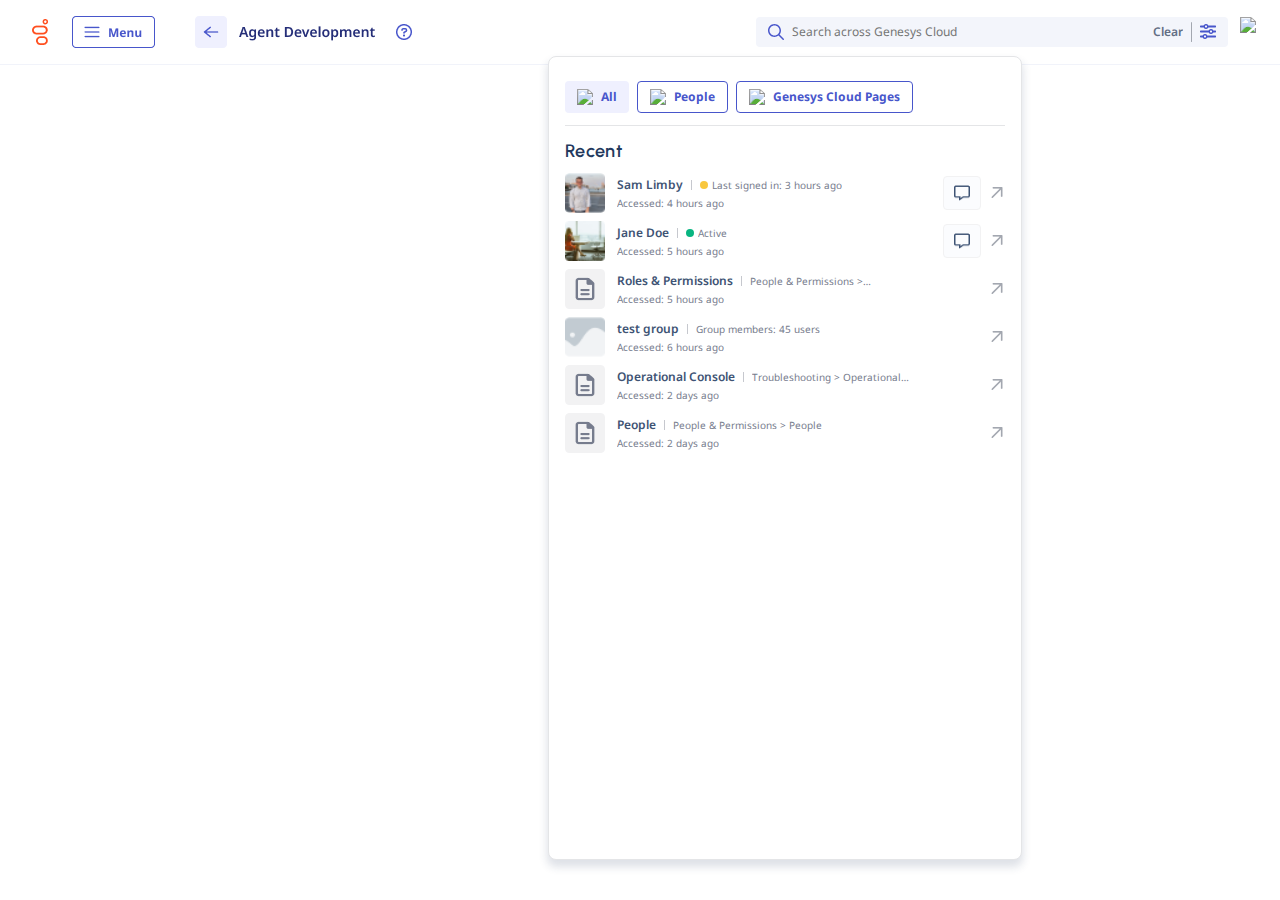
==== commit a9e4eaeb: "Initial Commit" ====
--- a/global-search/index.html
+++ b/global-search/index.html
@@ -5,64 +5,60 @@
   	<meta name="viewport" content="initial-scale=1, width=device-width">
   	<link rel="stylesheet"  href="style.css" />
   	<link rel="stylesheet" href="https://fonts.googleapis.com/css2?family=Patrick Hand:wght@400&display=swap" />
+    <link rel="preconnect" href="https://fonts.googleapis.com">
+    <link rel="preconnect" href="https://fonts.gstatic.com" crossorigin>
+    <link href="https://fonts.googleapis.com/css2?family=Noto+Sans:ital,wght@0,100..900;1,100..900&family=Urbanist:ital,wght@0,100..900;1,100..900&display=swap" rel="stylesheet">
     <title>Global Search Wireframe</title>
 </head>
 <body>
     <script src="script.js"></script>
+    <script src="searchData.json"></script>
   	<div class="body-main">
     	<div class="header">
             <div class="search-wrapper">
-                <div class="search-field">
-                    <div class="search-left_aligned">
-                        <svg xmlns="http://www.w3.org/2000/svg" width="16" height="16" viewBox="0 0 16 16" fill="none">
-                            <path d="M15.7574 14.7188L11.5687 10.5312C12.4752 9.42188 12.9754 8.025 12.9754 6.5C12.9754 2.90937 10.0643 0 6.47362 0C2.88297 0 0 2.91031 0 6.5C0 10.0897 2.91079 13 6.47362 13C7.99871 13 9.39784 12.4716 10.506 11.5925L14.6946 15.78C14.8696 15.9281 15.0634 16 15.2541 16C15.4448 16 15.638 15.9267 15.7846 15.7803C16.0762 15.4875 16.0762 15.0125 15.7574 14.7188ZM1.50041 6.5C1.50041 3.74312 3.74414 1.5 6.50175 1.5C9.25937 1.5 11.5031 3.74312 11.5031 6.5C11.5031 9.25688 9.25937 11.5 6.50175 11.5C3.74414 11.5 1.50041 9.25625 1.50041 6.5Z" fill="#23395D"/>
-                        </svg>
-                        <input class="search-field_input" type="text" placeholder="Search across Genesys Cloud" id="search-input" autocomplete="off"/>
+                <img class="header-left "src="images/left-aligned.png">
+                <div class="header-right_aligned">
+                    <div class="search-field">
+                        <div class="search-left_aligned">
+                            <svg xmlns="http://www.w3.org/2000/svg" width="16" height="16" viewBox="0 0 16 16" fill="none">
+                                <path d="M15.7574 14.7188L11.5687 10.5312C12.4752 9.42188 12.9754 8.025 12.9754 6.5C12.9754 2.90937 10.0643 0 6.47362 0C2.88297 0 0 2.91031 0 6.5C0 10.0897 2.91079 13 6.47362 13C7.99871 13 9.39784 12.4716 10.506 11.5925L14.6946 15.78C14.8696 15.9281 15.0634 16 15.2541 16C15.4448 16 15.638 15.9267 15.7846 15.7803C16.0762 15.4875 16.0762 15.0125 15.7574 14.7188ZM1.50041 6.5C1.50041 3.74312 3.74414 1.5 6.50175 1.5C9.25937 1.5 11.5031 3.74312 11.5031 6.5C11.5031 9.25688 9.25937 11.5 6.50175 11.5C3.74414 11.5 1.50041 9.25625 1.50041 6.5Z" fill="#4856CB"/>
+                            </svg>
+                            <input class="search-field_input" type="text" placeholder="Search across Genesys Cloud" id="search-input" autocomplete="off"/>
+                        </div>
+                        <button class="clear-search" id="search-clear_button">Clear</button>
+                        <div class="search-divider"></div>
+                        <img class="filter-button" src="icons/filter.png" id="search-filter_button">
                     </div>
-                    <button class="clear-search" id="search-clear_button">Clear</button>
-                    <div class="search-divider"></div>
-                    <img class="filter-button" src="icons/filter.png" id="search-filter_button">
+                    <img src="/images/right-aligned.png">
                 </div>
-                <div class="sm-nav_block"></div>
-                <div class="sm-nav_block"></div>
-                <div class="sm-nav_block"></div>
-                <div class="sm-nav_block"></div>
-                <div class="lg-nav_block"></div>
             </div>
         </div>
-        <div class="floating-side-sheet">
+        <div class="floating-side-sheet" id="floating-side-sheet">
         	<div class="search-container">
-                <div class="search-container_lower-row">
+                <div class="search-container_lower-row" id="quickfilter-container_default">
                     <div class="quick-filter_all" id="quick-filter_all">
-                        <svg id="quick-filter_icon-all" xmlns="http://www.w3.org/2000/svg" width="12" height="12" viewBox="0 0 12 12" fill="none">
-                            <path d="M9.56219 8.79233C9.78157 9.01134 9.78157 9.36669 9.56219 9.58573C9.3428 9.80477 8.98684 9.80474 8.76743 9.58573L6.00054 6.80298L3.21398 9.58479C2.99459 9.80381 2.63863 9.80381 2.41922 9.58479C2.19981 9.36578 2.19983 9.01043 2.41922 8.79139L5.20672 6.01052L2.41845 3.20767C2.19906 2.98866 2.19906 2.63331 2.41845 2.41427C2.63784 2.19523 2.99379 2.19526 3.2132 2.41427L6.00054 5.21805L8.7871 2.43624C9.00649 2.21723 9.36244 2.21723 9.58186 2.43624C9.80127 2.65526 9.80124 3.01061 9.58186 3.22964L6.79436 6.01052L9.56219 8.79233Z" fill="#0F1929"/>
-                        </svg> 
+                        <img src="/icons/plus.png">
                        All
                     </div>
                     <button class="quick-filter_button" id="quick-filter_people">
-                        <svg id="quick-filter_icon" xmlns="http://www.w3.org/2000/svg" width="12" height="12" viewBox="0 0 12 12" fill="none">
-                            <path d="M10.2857 0C11.2312 0 12 0.767411 12 1.71429V10.2857C12 11.2312 11.2312 12 10.2857 12H1.71429C0.767411 12 0 11.2312 0 10.2857V1.71429C0 0.767411 0.767411 0 1.71429 0H10.2857ZM10.2857 1.28571H1.71429C1.4775 1.28571 1.28571 1.4775 1.28571 1.71429V10.2857C1.28571 10.5214 1.4775 10.7143 1.71429 10.7143H10.2857C10.5214 10.7143 10.7143 10.5214 10.7143 10.2857V1.71429C10.7143 1.4775 10.5214 1.28571 10.2857 1.28571Z" fill="#3E5374"/>
-                        </svg>
+                        <img src="/icons/checked.png">
                         People
                     </button>
                     <button class="quick-filter_button" id="quick-filter_chat">
-                        <svg id="quick-filter_icon-chat" xmlns="http://www.w3.org/2000/svg" width="12" height="12" viewBox="0 0 12 12" fill="none">
-                            <path d="M10.2857 0C11.2312 0 12 0.767411 12 1.71429V10.2857C12 11.2312 11.2312 12 10.2857 12H1.71429C0.767411 12 0 11.2312 0 10.2857V1.71429C0 0.767411 0.767411 0 1.71429 0H10.2857ZM10.2857 1.28571H1.71429C1.4775 1.28571 1.28571 1.4775 1.28571 1.71429V10.2857C1.28571 10.5214 1.4775 10.7143 1.71429 10.7143H10.2857C10.5214 10.7143 10.7143 10.5214 10.7143 10.2857V1.71429C10.7143 1.4775 10.5214 1.28571 10.2857 1.28571Z" fill="#3E5374"/>
-                        </svg>
-                        Chat
+                        <img src="/icons/checked.png">
+                        Genesys Cloud Pages
                     </button>
-                    <button class="quick-filter_button" id="quick-filter_management">
-                        <svg id="quick-filter_icon-management" xmlns="http://www.w3.org/2000/svg" width="12" height="12" viewBox="0 0 12 12" fill="none">
-                            <path d="M10.2857 0C11.2312 0 12 0.767411 12 1.71429V10.2857C12 11.2312 11.2312 12 10.2857 12H1.71429C0.767411 12 0 11.2312 0 10.2857V1.71429C0 0.767411 0.767411 0 1.71429 0H10.2857ZM10.2857 1.28571H1.71429C1.4775 1.28571 1.28571 1.4775 1.28571 1.71429V10.2857C1.28571 10.5214 1.4775 10.7143 1.71429 10.7143H10.2857C10.5214 10.7143 10.7143 10.5214 10.7143 10.2857V1.71429C10.7143 1.4775 10.5214 1.28571 10.2857 1.28571Z" fill="#3E5374"/>
-                        </svg>
-                        Management
-                    </button>
-                    <button class="quick-filter_button" id="quick-filter_help">
-                        <svg id="quick-filter_icon-help" xmlns="http://www.w3.org/2000/svg" width="12" height="12" viewBox="0 0 12 12" fill="none">
-                            <path d="M10.2857 0C11.2312 0 12 0.767411 12 1.71429V10.2857C12 11.2312 11.2312 12 10.2857 12H1.71429C0.767411 12 0 11.2312 0 10.2857V1.71429C0 0.767411 0.767411 0 1.71429 0H10.2857ZM10.2857 1.28571H1.71429C1.4775 1.28571 1.28571 1.4775 1.28571 1.71429V10.2857C1.28571 10.5214 1.4775 10.7143 1.71429 10.7143H10.2857C10.5214 10.7143 10.7143 10.5214 10.7143 10.2857V1.71429C10.7143 1.4775 10.5214 1.28571 10.2857 1.28571Z" fill="#3E5374"/>
-                        </svg>
-                        Help
-                    </button>
+                </div>
+                <div class="advanced-filter_container" id="quickfilter-container_active">
+                    <div class="advanced-filter_container-header">
+                        <h3 class="content-subtitle_text">Filters</h3>
+                        <img src="icons/sm-close.png" class="close-filter_icon" id="close-filter">
+                    </div>
+                    <div class="search-container_lower-row">
+                        <div class="filter-placeholder_container">
+                            <h3 class="filter-placeholder_text">Placeholder for possible filters</h3>
+                        </div>
+                    </div>
                 </div>
             </div>
             <div class="container-divider"></div>
@@ -73,9 +69,18 @@
                         <div class="inline-row_nested">
                             <img class="sm-avatar" src="images/image1.png">
                             <div class="inline-text_container">
-                                <h4 class="inline-title_text">Sam Limby</h4>
+                                <div class="upper_inline-text_container">
+                                    <h4 class="inline-title_text">Sam Limby</h4>
+                                    <div class="inline-divider"></div>
+                                    <div class="inline-activity_bar">
+                                        <div class="inactive-circle"></div>
+                                        <p class="inline-footnote_text">
+                                            Last signed in: 3 hours ago
+                                        </p>
+                                    </div>
+                                </div>
                                 <div class="lower_inline-text_container">
-                                    <p class="inline-body_text">Last signed in: 3 hours ago</p>
+                                    <p class="inline-footnote_text">Accessed: 4 hours ago</p>
                                 </div>
                             </div>
                         </div>
@@ -84,17 +89,24 @@
                                 <img class="chat-icon" src="icons/chat.png">
                             </div>
                         </div>
-                        <svg xmlns="http://www.w3.org/2000/svg" width="16" height="17" viewBox="0 0 16 17" fill="none">
-                            <path d="M13.5051 3.825V12.075C13.5051 12.5305 13.1353 12.9 12.6794 12.9C12.2235 12.9 11.8536 12.5305 11.8536 12.075V5.81531L3.90581 13.7559C3.74341 13.9209 3.53216 14 3.32091 14C3.10965 14 2.8984 13.9194 2.73704 13.7583C2.41448 13.436 2.41448 12.9141 2.73704 12.5916L10.6873 4.65H4.4219C3.96602 4.65 3.59616 4.28219 3.59616 3.825C3.59616 3.36781 3.96602 3 4.4219 3H12.6794C13.137 3 13.5051 3.37125 13.5051 3.825Z" fill="#A3A7B0"/>
-                        </svg>
+                        <img src="icons/open.png">
                     </div>
                     <div class="inline-row">
                         <div class="inline-row_nested">
-                            <img class="sm-avatar" src="images/image2.png">
+                            <img class="sm-avatar" src="images/female-image5.png">
                             <div class="inline-text_container">
-                                <h4 class="inline-title_text">Jane Doe</h4>
+                                <div class="upper_inline-text_container">
+                                    <h4 class="inline-title_text">Jane Doe</h4>
+                                    <div class="inline-divider"></div>
+                                    <div class="inline-activity_bar">
+                                        <div class="active-circle"></div>
+                                        <p class="inline-footnote_text">
+                                            Active
+                                        </p>
+                                    </div>
+                                </div>
                                 <div class="lower_inline-text_container">
-                                    <p class="inline-body_text">Last signed in: 23 minutes ago</p>
+                                    <p class="inline-footnote_text">Accessed: 5 hours ago</p>
                                 </div>
                             </div>
                         </div>
@@ -103,202 +115,79 @@
                                 <img class="chat-icon" src="icons/chat.png">
                             </div>
                         </div>
-                        <svg xmlns="http://www.w3.org/2000/svg" width="16" height="17" viewBox="0 0 16 17" fill="none">
-                            <path d="M13.5051 3.825V12.075C13.5051 12.5305 13.1353 12.9 12.6794 12.9C12.2235 12.9 11.8536 12.5305 11.8536 12.075V5.81531L3.90581 13.7559C3.74341 13.9209 3.53216 14 3.32091 14C3.10965 14 2.8984 13.9194 2.73704 13.7583C2.41448 13.436 2.41448 12.9141 2.73704 12.5916L10.6873 4.65H4.4219C3.96602 4.65 3.59616 4.28219 3.59616 3.825C3.59616 3.36781 3.96602 3 4.4219 3H12.6794C13.137 3 13.5051 3.37125 13.5051 3.825Z" fill="#A3A7B0"/>
-                        </svg>
+                        <img src="icons/open.png">
+                    </div>
+                    <div class="inline-row">
+                        <div class="inline-row_nested">
+                            <img class="sm-avatar" src="images/icon-avatar.png">
+                            <div class="inline-text_container">
+                                <div class="upper_inline-text_container">
+                                    <h4 class="inline-title_text">Roles & Permissions</h4>
+                                    <div class="inline-divider"></div>
+                                    <p class="inline-footnote_text">
+                                        People & Permissions > Roles/Permissions
+                                    </p>
+                                </div>
+                                <div class="lower_inline-text_container">
+                                    <p class="inline-footnote_text">Accessed: 5 hours ago</p>
+                                </div>
+                            </div>
+                        </div>
+                        <img src="icons/open.png">
                     </div>
                     <div class="inline-row">
                         <div class="inline-row_nested">
                             <img class="sm-avatar" src="images/placeholder.png">
                             <div class="inline-text_container">
-                                <h4 class="inline-title_text">test group</h4>
+                                <div class="upper_inline-text_container">
+                                    <h4 class="inline-title_text">test group</h4>
+                                    <div class="inline-divider"></div>
+                                    <p class="inline-footnote_text">
+                                        Group members: 45 users
+                                    </p>
+                                </div>
                                 <div class="lower_inline-text_container">
-                                    <p class="inline-body_text">Group members: 45 users</p>
-                                    <svg xmlns="http://www.w3.org/2000/svg" width="8" height="8" viewBox="0 0 8 8" fill="none">
-                                        <circle cx="4" cy="4" r="4" fill="#C6C8CE"/>
-                                    </svg>
-                                    <p class="inline-body_text">People</p>
+                                    <p class="inline-footnote_text">Accessed: 6 hours ago</p>
                                 </div>
                             </div>
                         </div>
-                        <div class="quick-action">
-                            <div class="quick-action-nested">
-                                <svg xmlns="http://www.w3.org/2000/svg" width="16" height="17" viewBox="0 0 16 17" fill="none">
-                                    <path d="M7.99888 0.805176C8.27773 0.805176 8.53234 0.963012 8.65358 1.21164L10.7329 5.4591L15.3794 6.14155C15.6522 6.18064 15.8765 6.37004 15.9644 6.62859C16.0493 6.89015 15.9796 7.17576 15.7856 7.36516L12.4151 10.6782L13.2122 15.3532C13.2577 15.6238 13.1456 15.9004 12.9182 16.0597C12.6939 16.219 12.3696 16.2401 12.1514 16.1108L7.99888 13.9101L3.82213 16.1108C3.6039 16.2401 3.30686 16.219 3.07953 16.0597C2.85523 15.9004 2.74309 15.6238 2.76127 15.3532L3.58268 10.6782L0.215517 7.36516C0.019713 7.17576 -0.0496973 6.89015 0.0363837 6.62859C0.122162 6.37004 0.348579 6.18064 0.621068 6.14155L5.2649 5.4591L7.34418 1.21164C7.46845 0.962982 7.72002 0.805176 7.99888 0.805176ZM7.99888 3.17874L6.40759 6.43318C6.3015 6.64663 6.0954 6.79695 5.85898 6.83303L2.27267 7.35614L4.87692 9.9146C5.04363 10.08 5.11941 10.3175 5.08 10.549L4.46774 14.1446L7.65637 12.455C7.87157 12.3408 8.12921 12.3408 8.34138 12.455L11.53 14.1446L10.9178 10.549C10.8783 10.3175 10.9572 10.08 11.1239 9.9146L13.7275 7.35614L10.1418 6.83303C9.90236 6.79695 9.69625 6.64663 9.59319 6.43318L7.99888 3.17874Z" fill="#3E5374"/>
-                                </svg>
-                            </div>
-                        </div>
-                        <svg xmlns="http://www.w3.org/2000/svg" width="16" height="17" viewBox="0 0 16 17" fill="none">
-                            <path d="M13.5051 3.825V12.075C13.5051 12.5305 13.1353 12.9 12.6794 12.9C12.2235 12.9 11.8536 12.5305 11.8536 12.075V5.81531L3.90581 13.7559C3.74341 13.9209 3.53216 14 3.32091 14C3.10965 14 2.8984 13.9194 2.73704 13.7583C2.41448 13.436 2.41448 12.9141 2.73704 12.5916L10.6873 4.65H4.4219C3.96602 4.65 3.59616 4.28219 3.59616 3.825C3.59616 3.36781 3.96602 3 4.4219 3H12.6794C13.137 3 13.5051 3.37125 13.5051 3.825Z" fill="#A3A7B0"/>
-                        </svg>
+                        <img src="icons/open.png">
                     </div>
                     <div class="inline-row">
                         <div class="inline-row_nested">
-                            <div class="icon-avatar">
-                                <svg xmlns="http://www.w3.org/2000/svg" width="18" height="19" viewBox="0 0 18 19" fill="none">
-                                    <path d="M4.63695 4.22244C4.63695 3.91549 4.93736 3.66688 5.30825 3.66688H7.32214C7.69135 3.66688 7.99344 3.91549 7.99344 4.22244V5.88911C7.99344 6.19466 7.69135 6.44466 7.32214 6.44466H5.30825C4.93736 6.44466 4.63695 6.19466 4.63695 5.88911V4.22244ZM12.6925 3.66688C13.0617 3.66688 13.3638 3.91549 13.3638 4.22244V5.88911C13.3638 6.19466 13.0617 6.44466 12.6925 6.44466H10.6786C10.3094 6.44466 10.0073 6.19466 10.0073 5.88911V4.22244C10.0073 3.91549 10.3094 3.66688 10.6786 3.66688H12.6925ZM4.63695 8.66688C4.63695 8.36133 4.93736 8.11133 5.30825 8.11133H7.32214C7.69135 8.11133 7.99344 8.36133 7.99344 8.66688V10.3336C7.99344 10.6391 7.69135 10.8891 7.32214 10.8891H5.30825C4.93736 10.8891 4.63695 10.6391 4.63695 10.3336V8.66688ZM12.6925 8.11133C13.0617 8.11133 13.3638 8.36133 13.3638 8.66688V10.3336C13.3638 10.6391 13.0617 10.8891 12.6925 10.8891H10.6786C10.3094 10.8891 10.0073 10.6391 10.0073 10.3336V8.66688C10.0073 8.36133 10.3094 8.11133 10.6786 8.11133H12.6925ZM0.944824 2.83355C0.944824 1.60612 2.14686 0.611328 3.63001 0.611328H14.3708C15.8518 0.611328 17.0559 1.60612 17.0559 2.83355V16.1669C17.0559 17.3926 15.8518 18.3891 14.3708 18.3891H3.63001C2.14686 18.3891 0.944824 17.3926 0.944824 16.1669V2.83355ZM2.95871 2.83355V16.1669C2.95871 16.4724 3.25912 16.7224 3.63001 16.7224H6.98649V14.5002C6.98649 13.5801 7.88855 12.8336 9.00038 12.8336C10.1122 12.8336 11.0143 13.5801 11.0143 14.5002V16.7224H14.3708C14.74 16.7224 15.042 16.4724 15.042 16.1669V2.83355C15.042 2.52661 14.74 2.27799 14.3708 2.27799H3.63001C3.25912 2.27799 2.95871 2.52661 2.95871 2.83355Z" fill="#767C8D"/>
-                                </svg>
-                            </div>
+                            <img class="sm-avatar" src="images/icon-avatar.png">
                             <div class="inline-text_container">
-                                <h4 class="inline-title_text">action needed</h4>
+                                <div class="upper_inline-text_container">
+                                    <h4 class="inline-title_text">Operational Console</h4>
+                                    <div class="inline-divider"></div>
+                                    <p class="inline-footnote_text">
+                                        Troubleshooting > Operational Console
+                                    </p>
+                                </div>
                                 <div class="lower_inline-text_container">
-                                    <p class="inline-body_text">To be used for the customer action needed interaction events</p>
+                                    <p class="inline-footnote_text">Accessed: 2 days ago</p>
                                 </div>
                             </div>
                         </div>
-                        <svg xmlns="http://www.w3.org/2000/svg" width="16" height="17" viewBox="0 0 16 17" fill="none">
-                            <path d="M13.5051 3.825V12.075C13.5051 12.5305 13.1353 12.9 12.6794 12.9C12.2235 12.9 11.8536 12.5305 11.8536 12.075V5.81531L3.90581 13.7559C3.74341 13.9209 3.53216 14 3.32091 14C3.10965 14 2.8984 13.9194 2.73704 13.7583C2.41448 13.436 2.41448 12.9141 2.73704 12.5916L10.6873 4.65H4.4219C3.96602 4.65 3.59616 4.28219 3.59616 3.825C3.59616 3.36781 3.96602 3 4.4219 3H12.6794C13.137 3 13.5051 3.37125 13.5051 3.825Z" fill="#A3A7B0"/>
-                        </svg>
+                        <img src="icons/open.png">
                     </div>
                     <div class="inline-row">
                         <div class="inline-row_nested">
-                            <div class="icon-avatar">
-                                <svg xmlns="http://www.w3.org/2000/svg" width="18" height="19" viewBox="0 0 18 19" fill="none">
-                                    <path d="M4.63695 4.22244C4.63695 3.91549 4.93736 3.66688 5.30825 3.66688H7.32214C7.69135 3.66688 7.99344 3.91549 7.99344 4.22244V5.88911C7.99344 6.19466 7.69135 6.44466 7.32214 6.44466H5.30825C4.93736 6.44466 4.63695 6.19466 4.63695 5.88911V4.22244ZM12.6925 3.66688C13.0617 3.66688 13.3638 3.91549 13.3638 4.22244V5.88911C13.3638 6.19466 13.0617 6.44466 12.6925 6.44466H10.6786C10.3094 6.44466 10.0073 6.19466 10.0073 5.88911V4.22244C10.0073 3.91549 10.3094 3.66688 10.6786 3.66688H12.6925ZM4.63695 8.66688C4.63695 8.36133 4.93736 8.11133 5.30825 8.11133H7.32214C7.69135 8.11133 7.99344 8.36133 7.99344 8.66688V10.3336C7.99344 10.6391 7.69135 10.8891 7.32214 10.8891H5.30825C4.93736 10.8891 4.63695 10.6391 4.63695 10.3336V8.66688ZM12.6925 8.11133C13.0617 8.11133 13.3638 8.36133 13.3638 8.66688V10.3336C13.3638 10.6391 13.0617 10.8891 12.6925 10.8891H10.6786C10.3094 10.8891 10.0073 10.6391 10.0073 10.3336V8.66688C10.0073 8.36133 10.3094 8.11133 10.6786 8.11133H12.6925ZM0.944824 2.83355C0.944824 1.60612 2.14686 0.611328 3.63001 0.611328H14.3708C15.8518 0.611328 17.0559 1.60612 17.0559 2.83355V16.1669C17.0559 17.3926 15.8518 18.3891 14.3708 18.3891H3.63001C2.14686 18.3891 0.944824 17.3926 0.944824 16.1669V2.83355ZM2.95871 2.83355V16.1669C2.95871 16.4724 3.25912 16.7224 3.63001 16.7224H6.98649V14.5002C6.98649 13.5801 7.88855 12.8336 9.00038 12.8336C10.1122 12.8336 11.0143 13.5801 11.0143 14.5002V16.7224H14.3708C14.74 16.7224 15.042 16.4724 15.042 16.1669V2.83355C15.042 2.52661 14.74 2.27799 14.3708 2.27799H3.63001C3.25912 2.27799 2.95871 2.52661 2.95871 2.83355Z" fill="#767C8D"/>
-                                </svg>
-                            </div>
+                            <img class="sm-avatar" src="images/icon-avatar.png">
                             <div class="inline-text_container">
-                                <h4 class="inline-title_text">Virginia-Customer Queue</h4>
+                                <div class="upper_inline-text_container">
+                                    <h4 class="inline-title_text">People</h4>
+                                    <div class="inline-divider"></div>
+                                    <p class="inline-footnote_text">
+                                        People & Permissions > People
+                                    </p>
+                                </div>
                                 <div class="lower_inline-text_container">
-                                    <p class="inline-body_text">Queue for virginia based customer based</p>
+                                    <p class="inline-footnote_text">Accessed: 2 days ago</p>
                                 </div>
                             </div>
                         </div>
-                        <svg xmlns="http://www.w3.org/2000/svg" width="16" height="17" viewBox="0 0 16 17" fill="none">
-                            <path d="M13.5051 3.825V12.075C13.5051 12.5305 13.1353 12.9 12.6794 12.9C12.2235 12.9 11.8536 12.5305 11.8536 12.075V5.81531L3.90581 13.7559C3.74341 13.9209 3.53216 14 3.32091 14C3.10965 14 2.8984 13.9194 2.73704 13.7583C2.41448 13.436 2.41448 12.9141 2.73704 12.5916L10.6873 4.65H4.4219C3.96602 4.65 3.59616 4.28219 3.59616 3.825C3.59616 3.36781 3.96602 3 4.4219 3H12.6794C13.137 3 13.5051 3.37125 13.5051 3.825Z" fill="#A3A7B0"/>
-                        </svg>
-                    </div>
-                    <div class="inline-row">
-                        <div class="inline-row_nested">
-                            <div class="icon-avatar">
-                                <svg xmlns="http://www.w3.org/2000/svg" width="18" height="19" viewBox="0 0 18 19" fill="none">
-                                    <path d="M11.6669 3.63976V9.50043C11.6669 10.5729 10.8697 11.4418 9.88911 11.4418L6.33355 11.4449L3.30855 13.3164C3.24744 13.3681 3.17799 13.3893 3.11133 13.3893C2.93911 13.3893 2.778 13.2405 2.778 13.0247V11.4449H1.88911C0.909939 11.4449 0.111328 10.5729 0.111328 9.50043V3.63976C0.111328 2.59614 0.909939 1.72266 1.88911 1.72266H9.88911C10.8697 1.72266 11.6669 2.59614 11.6669 3.63976ZM4.11133 11.1441L5.98355 9.98654H9.88911C10.1308 9.98654 10.3336 9.76779 10.3336 9.50043V3.6671C10.3336 3.40126 10.1308 3.18099 9.88911 3.18099H1.88911C1.64605 3.18099 1.44466 3.40126 1.44466 3.6671V9.50043C1.44466 9.76779 1.64605 9.98654 1.88911 9.98654H4.11133V11.1441ZM7.22244 13.3893V12.4171H8.55577V13.3893C8.55577 13.6536 8.75577 13.8754 9.00022 13.8754H12.0169L13.8891 15.033V13.8754H16.1113C16.353 13.8754 16.5558 13.6536 16.5558 13.3893V7.55599C16.5558 7.29167 16.353 7.06988 16.1113 7.06988H12.5558V5.61154H16.1113C17.0919 5.61154 17.8891 6.48351 17.8891 7.52865V13.3893C17.8891 14.4618 17.0919 15.3338 16.1113 15.3338H15.2224V16.9136C15.2224 17.1293 15.0613 17.2782 14.8891 17.2782C14.8224 17.2782 14.753 17.2569 14.6919 17.2053L11.6669 15.3338L9.00022 15.3307C8.02244 15.3307 7.22244 14.4618 7.22244 13.3893Z" fill="#767C8D"/>
-                                </svg>
-                            </div>
-                            <div class="inline-text_container">
-                                <div class="upper_inline-text_container">
-                                    <h4 class="inline-title_text">John Smith</h4>
-                                    <p class="inline-footnote_text">03/06/2024</p>
-                                </div>
-                                <div class="lower_inline-text_container">
-                                    <p class="inline-body_text">Queue for virginia based customer based</p>
-                                </div>
-                            </div>
-                        </div>
-                        <div class="quick-action">
-                            <div class="quick-action_chat-nested">
-                                <img class="chat-icon" src="icons/star.png">
-                            </div>
-                        </div>
-                        <svg xmlns="http://www.w3.org/2000/svg" width="16" height="17" viewBox="0 0 16 17" fill="none">
-                            <path d="M13.5051 3.825V12.075C13.5051 12.5305 13.1353 12.9 12.6794 12.9C12.2235 12.9 11.8536 12.5305 11.8536 12.075V5.81531L3.90581 13.7559C3.74341 13.9209 3.53216 14 3.32091 14C3.10965 14 2.8984 13.9194 2.73704 13.7583C2.41448 13.436 2.41448 12.9141 2.73704 12.5916L10.6873 4.65H4.4219C3.96602 4.65 3.59616 4.28219 3.59616 3.825C3.59616 3.36781 3.96602 3 4.4219 3H12.6794C13.137 3 13.5051 3.37125 13.5051 3.825Z" fill="#A3A7B0"/>
-                        </svg>
-                    </div>
-                    <div class="inline-row">
-                        <div class="inline-row_nested">
-                            <div class="icon-avatar">
-                                <svg xmlns="http://www.w3.org/2000/svg" width="18" height="19" viewBox="0 0 18 19" fill="none">
-                                    <path d="M4.63695 4.22244C4.63695 3.91549 4.93736 3.66688 5.30825 3.66688H7.32214C7.69135 3.66688 7.99344 3.91549 7.99344 4.22244V5.88911C7.99344 6.19466 7.69135 6.44466 7.32214 6.44466H5.30825C4.93736 6.44466 4.63695 6.19466 4.63695 5.88911V4.22244ZM12.6925 3.66688C13.0617 3.66688 13.3638 3.91549 13.3638 4.22244V5.88911C13.3638 6.19466 13.0617 6.44466 12.6925 6.44466H10.6786C10.3094 6.44466 10.0073 6.19466 10.0073 5.88911V4.22244C10.0073 3.91549 10.3094 3.66688 10.6786 3.66688H12.6925ZM4.63695 8.66688C4.63695 8.36133 4.93736 8.11133 5.30825 8.11133H7.32214C7.69135 8.11133 7.99344 8.36133 7.99344 8.66688V10.3336C7.99344 10.6391 7.69135 10.8891 7.32214 10.8891H5.30825C4.93736 10.8891 4.63695 10.6391 4.63695 10.3336V8.66688ZM12.6925 8.11133C13.0617 8.11133 13.3638 8.36133 13.3638 8.66688V10.3336C13.3638 10.6391 13.0617 10.8891 12.6925 10.8891H10.6786C10.3094 10.8891 10.0073 10.6391 10.0073 10.3336V8.66688C10.0073 8.36133 10.3094 8.11133 10.6786 8.11133H12.6925ZM0.944824 2.83355C0.944824 1.60612 2.14686 0.611328 3.63001 0.611328H14.3708C15.8518 0.611328 17.0559 1.60612 17.0559 2.83355V16.1669C17.0559 17.3926 15.8518 18.3891 14.3708 18.3891H3.63001C2.14686 18.3891 0.944824 17.3926 0.944824 16.1669V2.83355ZM2.95871 2.83355V16.1669C2.95871 16.4724 3.25912 16.7224 3.63001 16.7224H6.98649V14.5002C6.98649 13.5801 7.88855 12.8336 9.00038 12.8336C10.1122 12.8336 11.0143 13.5801 11.0143 14.5002V16.7224H14.3708C14.74 16.7224 15.042 16.4724 15.042 16.1669V2.83355C15.042 2.52661 14.74 2.27799 14.3708 2.27799H3.63001C3.25912 2.27799 2.95871 2.52661 2.95871 2.83355Z" fill="#767C8D"/>
-                                </svg>
-                            </div>
-                            <div class="inline-text_container">
-                                <h4 class="inline-title_text">(09/09/2023) Customer Interaction Transcription</h4>
-                                <div class="lower_inline-text_container">
-                                    <p class="inline-body_text">“hello, so I’m experiencing some issues with my healthcare coverage and need to get information on what I can recieve”</p>
-                                </div>
-                            </div>
-                        </div>
-                        <svg xmlns="http://www.w3.org/2000/svg" width="16" height="17" viewBox="0 0 16 17" fill="none">
-                            <path d="M13.5051 3.825V12.075C13.5051 12.5305 13.1353 12.9 12.6794 12.9C12.2235 12.9 11.8536 12.5305 11.8536 12.075V5.81531L3.90581 13.7559C3.74341 13.9209 3.53216 14 3.32091 14C3.10965 14 2.8984 13.9194 2.73704 13.7583C2.41448 13.436 2.41448 12.9141 2.73704 12.5916L10.6873 4.65H4.4219C3.96602 4.65 3.59616 4.28219 3.59616 3.825C3.59616 3.36781 3.96602 3 4.4219 3H12.6794C13.137 3 13.5051 3.37125 13.5051 3.825Z" fill="#A3A7B0"/>
-                        </svg>
-                    </div>
-                    <div class="inline-row">
-                        <div class="inline-row_nested">
-                            <div class="icon-avatar">
-                                <svg xmlns="http://www.w3.org/2000/svg" width="18" height="19" viewBox="0 0 18 19" fill="none">
-                                    <path d="M11.6669 3.63976V9.50043C11.6669 10.5729 10.8697 11.4418 9.88911 11.4418L6.33355 11.4449L3.30855 13.3164C3.24744 13.3681 3.17799 13.3893 3.11133 13.3893C2.93911 13.3893 2.778 13.2405 2.778 13.0247V11.4449H1.88911C0.909939 11.4449 0.111328 10.5729 0.111328 9.50043V3.63976C0.111328 2.59614 0.909939 1.72266 1.88911 1.72266H9.88911C10.8697 1.72266 11.6669 2.59614 11.6669 3.63976ZM4.11133 11.1441L5.98355 9.98654H9.88911C10.1308 9.98654 10.3336 9.76779 10.3336 9.50043V3.6671C10.3336 3.40126 10.1308 3.18099 9.88911 3.18099H1.88911C1.64605 3.18099 1.44466 3.40126 1.44466 3.6671V9.50043C1.44466 9.76779 1.64605 9.98654 1.88911 9.98654H4.11133V11.1441ZM7.22244 13.3893V12.4171H8.55577V13.3893C8.55577 13.6536 8.75577 13.8754 9.00022 13.8754H12.0169L13.8891 15.033V13.8754H16.1113C16.353 13.8754 16.5558 13.6536 16.5558 13.3893V7.55599C16.5558 7.29167 16.353 7.06988 16.1113 7.06988H12.5558V5.61154H16.1113C17.0919 5.61154 17.8891 6.48351 17.8891 7.52865V13.3893C17.8891 14.4618 17.0919 15.3338 16.1113 15.3338H15.2224V16.9136C15.2224 17.1293 15.0613 17.2782 14.8891 17.2782C14.8224 17.2782 14.753 17.2569 14.6919 17.2053L11.6669 15.3338L9.00022 15.3307C8.02244 15.3307 7.22244 14.4618 7.22244 13.3893Z" fill="#767C8D"/>
-                                </svg>
-                            </div>
-                            <div class="inline-text_container">
-                                <div class="upper_inline-text_container">
-                                    <h4 class="inline-title_text">Jane Doe</h4>
-                                    <p class="inline-footnote_text">03/08/2034</p>
-                                </div>
-                                <div class="lower_inline-text_container">
-                                    <p class="inline-body_text">Hey, can we have a quick chat?</p>
-                                </div>
-                            </div>
-                        </div>
-                        <div class="quick-action">
-                            <div class="quick-action_chat-nested">
-                                <img class="chat-icon" src="icons/star.png">
-                            </div>
-                        </div>
-                        <svg xmlns="http://www.w3.org/2000/svg" width="16" height="17" viewBox="0 0 16 17" fill="none">
-                            <path d="M13.5051 3.825V12.075C13.5051 12.5305 13.1353 12.9 12.6794 12.9C12.2235 12.9 11.8536 12.5305 11.8536 12.075V5.81531L3.90581 13.7559C3.74341 13.9209 3.53216 14 3.32091 14C3.10965 14 2.8984 13.9194 2.73704 13.7583C2.41448 13.436 2.41448 12.9141 2.73704 12.5916L10.6873 4.65H4.4219C3.96602 4.65 3.59616 4.28219 3.59616 3.825C3.59616 3.36781 3.96602 3 4.4219 3H12.6794C13.137 3 13.5051 3.37125 13.5051 3.825Z" fill="#A3A7B0"/>
-                        </svg>
-                    </div>
-                    <div class="inline-row">
-                        <div class="inline-row_nested">
-                            <div class="icon-avatar">
-                                <svg xmlns="http://www.w3.org/2000/svg" width="18" height="19" viewBox="0 0 18 19" fill="none">
-                                    <path d="M4.63647 4.22244C4.63647 3.91549 4.93687 3.66688 5.30776 3.66688H7.32165C7.69086 3.66688 7.99295 3.91549 7.99295 4.22244V5.88911C7.99295 6.19466 7.69086 6.44466 7.32165 6.44466H5.30776C4.93687 6.44466 4.63647 6.19466 4.63647 5.88911V4.22244ZM12.692 3.66688C13.0612 3.66688 13.3633 3.91549 13.3633 4.22244V5.88911C13.3633 6.19466 13.0612 6.44466 12.692 6.44466H10.6781C10.3089 6.44466 10.0068 6.19466 10.0068 5.88911V4.22244C10.0068 3.91549 10.3089 3.66688 10.6781 3.66688H12.692ZM4.63647 8.66688C4.63647 8.36133 4.93687 8.11133 5.30776 8.11133H7.32165C7.69086 8.11133 7.99295 8.36133 7.99295 8.66688V10.3336C7.99295 10.6391 7.69086 10.8891 7.32165 10.8891H5.30776C4.93687 10.8891 4.63647 10.6391 4.63647 10.3336V8.66688ZM12.692 8.11133C13.0612 8.11133 13.3633 8.36133 13.3633 8.66688V10.3336C13.3633 10.6391 13.0612 10.8891 12.692 10.8891H10.6781C10.3089 10.8891 10.0068 10.6391 10.0068 10.3336V8.66688C10.0068 8.36133 10.3089 8.11133 10.6781 8.11133H12.692ZM0.944336 2.83355C0.944336 1.60612 2.14638 0.611328 3.62952 0.611328H14.3703C15.8513 0.611328 17.0554 1.60612 17.0554 2.83355V16.1669C17.0554 17.3926 15.8513 18.3891 14.3703 18.3891H3.62952C2.14638 18.3891 0.944336 17.3926 0.944336 16.1669V2.83355ZM2.95823 2.83355V16.1669C2.95823 16.4724 3.25863 16.7224 3.62952 16.7224H6.986V14.5002C6.986 13.5801 7.88806 12.8336 8.99989 12.8336C10.1117 12.8336 11.0138 13.5801 11.0138 14.5002V16.7224H14.3703C14.7395 16.7224 15.0416 16.4724 15.0416 16.1669V2.83355C15.0416 2.52661 14.7395 2.27799 14.3703 2.27799H3.62952C3.25863 2.27799 2.95823 2.52661 2.95823 2.83355Z" fill="#767C8D"/>
-                                </svg>
-                            </div>
-                            <div class="inline-text_container">
-                                <h4 class="inline-title_text">Adobe Data Actions</h4>
-                                <div class="lower_inline-text_container">
-                                    <p class="inline-bold-body_text">Integrations > Adobe Data Actions - Last updated: 7 months ago</p>
-                                </div>
-                            </div>
-                        </div>
-                        <svg xmlns="http://www.w3.org/2000/svg" width="16" height="17" viewBox="0 0 16 17" fill="none">
-                            <path d="M13.5051 3.825V12.075C13.5051 12.5305 13.1353 12.9 12.6794 12.9C12.2235 12.9 11.8536 12.5305 11.8536 12.075V5.81531L3.90581 13.7559C3.74341 13.9209 3.53216 14 3.32091 14C3.10965 14 2.8984 13.9194 2.73704 13.7583C2.41448 13.436 2.41448 12.9141 2.73704 12.5916L10.6873 4.65H4.4219C3.96602 4.65 3.59616 4.28219 3.59616 3.825C3.59616 3.36781 3.96602 3 4.4219 3H12.6794C13.137 3 13.5051 3.37125 13.5051 3.825Z" fill="#A3A7B0"/>
-                        </svg>
-                    </div>
-                    <div class="inline-row">
-                        <div class="inline-row_nested">
-                            <div class="icon-avatar">
-                                <svg xmlns="http://www.w3.org/2000/svg" width="18" height="19" viewBox="0 0 18 19" fill="none">
-                                    <path d="M4.63647 4.22244C4.63647 3.91549 4.93687 3.66688 5.30776 3.66688H7.32165C7.69086 3.66688 7.99295 3.91549 7.99295 4.22244V5.88911C7.99295 6.19466 7.69086 6.44466 7.32165 6.44466H5.30776C4.93687 6.44466 4.63647 6.19466 4.63647 5.88911V4.22244ZM12.692 3.66688C13.0612 3.66688 13.3633 3.91549 13.3633 4.22244V5.88911C13.3633 6.19466 13.0612 6.44466 12.692 6.44466H10.6781C10.3089 6.44466 10.0068 6.19466 10.0068 5.88911V4.22244C10.0068 3.91549 10.3089 3.66688 10.6781 3.66688H12.692ZM4.63647 8.66688C4.63647 8.36133 4.93687 8.11133 5.30776 8.11133H7.32165C7.69086 8.11133 7.99295 8.36133 7.99295 8.66688V10.3336C7.99295 10.6391 7.69086 10.8891 7.32165 10.8891H5.30776C4.93687 10.8891 4.63647 10.6391 4.63647 10.3336V8.66688ZM12.692 8.11133C13.0612 8.11133 13.3633 8.36133 13.3633 8.66688V10.3336C13.3633 10.6391 13.0612 10.8891 12.692 10.8891H10.6781C10.3089 10.8891 10.0068 10.6391 10.0068 10.3336V8.66688C10.0068 8.36133 10.3089 8.11133 10.6781 8.11133H12.692ZM0.944336 2.83355C0.944336 1.60612 2.14638 0.611328 3.62952 0.611328H14.3703C15.8513 0.611328 17.0554 1.60612 17.0554 2.83355V16.1669C17.0554 17.3926 15.8513 18.3891 14.3703 18.3891H3.62952C2.14638 18.3891 0.944336 17.3926 0.944336 16.1669V2.83355ZM2.95823 2.83355V16.1669C2.95823 16.4724 3.25863 16.7224 3.62952 16.7224H6.986V14.5002C6.986 13.5801 7.88806 12.8336 8.99989 12.8336C10.1117 12.8336 11.0138 13.5801 11.0138 14.5002V16.7224H14.3703C14.7395 16.7224 15.0416 16.4724 15.0416 16.1669V2.83355C15.0416 2.52661 14.7395 2.27799 14.3703 2.27799H3.62952C3.25863 2.27799 2.95823 2.52661 2.95823 2.83355Z" fill="#767C8D"/>
-                                </svg>
-                            </div>
-                            <h4 class="inline-title_text">Roles & Permissions</h4>
-                        </div>
-                        <svg xmlns="http://www.w3.org/2000/svg" width="16" height="17" viewBox="0 0 16 17" fill="none">
-                            <path d="M13.5051 3.825V12.075C13.5051 12.5305 13.1353 12.9 12.6794 12.9C12.2235 12.9 11.8536 12.5305 11.8536 12.075V5.81531L3.90581 13.7559C3.74341 13.9209 3.53216 14 3.32091 14C3.10965 14 2.8984 13.9194 2.73704 13.7583C2.41448 13.436 2.41448 12.9141 2.73704 12.5916L10.6873 4.65H4.4219C3.96602 4.65 3.59616 4.28219 3.59616 3.825C3.59616 3.36781 3.96602 3 4.4219 3H12.6794C13.137 3 13.5051 3.37125 13.5051 3.825Z" fill="#A3A7B0"/>
-                        </svg>
-                    </div>
-                    <div class="inline-row">
-                        <div class="inline-row_nested">
-                            <div class="icon-avatar">
-                                <svg xmlns="http://www.w3.org/2000/svg" width="18" height="19" viewBox="0 0 18 19" fill="none">
-                                    <path d="M4.63647 4.22244C4.63647 3.91549 4.93687 3.66688 5.30776 3.66688H7.32165C7.69086 3.66688 7.99295 3.91549 7.99295 4.22244V5.88911C7.99295 6.19466 7.69086 6.44466 7.32165 6.44466H5.30776C4.93687 6.44466 4.63647 6.19466 4.63647 5.88911V4.22244ZM12.692 3.66688C13.0612 3.66688 13.3633 3.91549 13.3633 4.22244V5.88911C13.3633 6.19466 13.0612 6.44466 12.692 6.44466H10.6781C10.3089 6.44466 10.0068 6.19466 10.0068 5.88911V4.22244C10.0068 3.91549 10.3089 3.66688 10.6781 3.66688H12.692ZM4.63647 8.66688C4.63647 8.36133 4.93687 8.11133 5.30776 8.11133H7.32165C7.69086 8.11133 7.99295 8.36133 7.99295 8.66688V10.3336C7.99295 10.6391 7.69086 10.8891 7.32165 10.8891H5.30776C4.93687 10.8891 4.63647 10.6391 4.63647 10.3336V8.66688ZM12.692 8.11133C13.0612 8.11133 13.3633 8.36133 13.3633 8.66688V10.3336C13.3633 10.6391 13.0612 10.8891 12.692 10.8891H10.6781C10.3089 10.8891 10.0068 10.6391 10.0068 10.3336V8.66688C10.0068 8.36133 10.3089 8.11133 10.6781 8.11133H12.692ZM0.944336 2.83355C0.944336 1.60612 2.14638 0.611328 3.62952 0.611328H14.3703C15.8513 0.611328 17.0554 1.60612 17.0554 2.83355V16.1669C17.0554 17.3926 15.8513 18.3891 14.3703 18.3891H3.62952C2.14638 18.3891 0.944336 17.3926 0.944336 16.1669V2.83355ZM2.95823 2.83355V16.1669C2.95823 16.4724 3.25863 16.7224 3.62952 16.7224H6.986V14.5002C6.986 13.5801 7.88806 12.8336 8.99989 12.8336C10.1117 12.8336 11.0138 13.5801 11.0138 14.5002V16.7224H14.3703C14.7395 16.7224 15.0416 16.4724 15.0416 16.1669V2.83355C15.0416 2.52661 14.7395 2.27799 14.3703 2.27799H3.62952C3.25863 2.27799 2.95823 2.52661 2.95823 2.83355Z" fill="#767C8D"/>
-                                </svg>
-                            </div>
-                            <h4 class="inline-title_text">Operational Console</h4>
-                        </div>
-                        <svg xmlns="http://www.w3.org/2000/svg" width="16" height="17" viewBox="0 0 16 17" fill="none">
-                            <path d="M13.5051 3.825V12.075C13.5051 12.5305 13.1353 12.9 12.6794 12.9C12.2235 12.9 11.8536 12.5305 11.8536 12.075V5.81531L3.90581 13.7559C3.74341 13.9209 3.53216 14 3.32091 14C3.10965 14 2.8984 13.9194 2.73704 13.7583C2.41448 13.436 2.41448 12.9141 2.73704 12.5916L10.6873 4.65H4.4219C3.96602 4.65 3.59616 4.28219 3.59616 3.825C3.59616 3.36781 3.96602 3 4.4219 3H12.6794C13.137 3 13.5051 3.37125 13.5051 3.825Z" fill="#A3A7B0"/>
-                        </svg>
-                    </div>
-                    <div class="inline-row">
-                        <div class="inline-row_nested">
-                            <div class="icon-avatar">
-                                <svg xmlns="http://www.w3.org/2000/svg" width="18" height="19" viewBox="0 0 18 19" fill="none">
-                                    <path d="M4.63647 4.22244C4.63647 3.91549 4.93687 3.66688 5.30776 3.66688H7.32165C7.69086 3.66688 7.99295 3.91549 7.99295 4.22244V5.88911C7.99295 6.19466 7.69086 6.44466 7.32165 6.44466H5.30776C4.93687 6.44466 4.63647 6.19466 4.63647 5.88911V4.22244ZM12.692 3.66688C13.0612 3.66688 13.3633 3.91549 13.3633 4.22244V5.88911C13.3633 6.19466 13.0612 6.44466 12.692 6.44466H10.6781C10.3089 6.44466 10.0068 6.19466 10.0068 5.88911V4.22244C10.0068 3.91549 10.3089 3.66688 10.6781 3.66688H12.692ZM4.63647 8.66688C4.63647 8.36133 4.93687 8.11133 5.30776 8.11133H7.32165C7.69086 8.11133 7.99295 8.36133 7.99295 8.66688V10.3336C7.99295 10.6391 7.69086 10.8891 7.32165 10.8891H5.30776C4.93687 10.8891 4.63647 10.6391 4.63647 10.3336V8.66688ZM12.692 8.11133C13.0612 8.11133 13.3633 8.36133 13.3633 8.66688V10.3336C13.3633 10.6391 13.0612 10.8891 12.692 10.8891H10.6781C10.3089 10.8891 10.0068 10.6391 10.0068 10.3336V8.66688C10.0068 8.36133 10.3089 8.11133 10.6781 8.11133H12.692ZM0.944336 2.83355C0.944336 1.60612 2.14638 0.611328 3.62952 0.611328H14.3703C15.8513 0.611328 17.0554 1.60612 17.0554 2.83355V16.1669C17.0554 17.3926 15.8513 18.3891 14.3703 18.3891H3.62952C2.14638 18.3891 0.944336 17.3926 0.944336 16.1669V2.83355ZM2.95823 2.83355V16.1669C2.95823 16.4724 3.25863 16.7224 3.62952 16.7224H6.986V14.5002C6.986 13.5801 7.88806 12.8336 8.99989 12.8336C10.1117 12.8336 11.0138 13.5801 11.0138 14.5002V16.7224H14.3703C14.7395 16.7224 15.0416 16.4724 15.0416 16.1669V2.83355C15.0416 2.52661 14.7395 2.27799 14.3703 2.27799H3.62952C3.25863 2.27799 2.95823 2.52661 2.95823 2.83355Z" fill="#767C8D"/>
-                                </svg>
-                            </div>
-                            <div class="inline-text_container">
-                                <h4 class="inline-title_text">Arlington-Healthcare Queue</h4>
-                                <div class="lower_inline-text_container">
-                                    <p class="inline-bold-body_text">action queue for customers dealing with hospitals in Arlington, VA</p>
-                                </div>
-                            </div>
-                        </div>
-                        <svg xmlns="http://www.w3.org/2000/svg" width="16" height="17" viewBox="0 0 16 17" fill="none">
-                            <path d="M13.5051 3.825V12.075C13.5051 12.5305 13.1353 12.9 12.6794 12.9C12.2235 12.9 11.8536 12.5305 11.8536 12.075V5.81531L3.90581 13.7559C3.74341 13.9209 3.53216 14 3.32091 14C3.10965 14 2.8984 13.9194 2.73704 13.7583C2.41448 13.436 2.41448 12.9141 2.73704 12.5916L10.6873 4.65H4.4219C3.96602 4.65 3.59616 4.28219 3.59616 3.825C3.59616 3.36781 3.96602 3 4.4219 3H12.6794C13.137 3 13.5051 3.37125 13.5051 3.825Z" fill="#A3A7B0"/>
-                        </svg>
+                        <img src="icons/open.png">
                     </div>
                 </div>
             </div>
--- a/global-search/style.css
+++ b/global-search/style.css
@@ -24,24 +24,31 @@
 .header {
     display: flex;
     width: 100%;
-    background-color: #F8F8F8;
+    border-bottom: 1px solid #F1F3FA;
+    background: #FFF;
     overflow: hidden;
     display: flex;
     flex-direction: row;
     align-items: flex-start;
     justify-content: flex-end;
-    padding: 12px;
+    padding: 16px 24px;
     box-sizing: border-box;
 }
 
+.header-right_aligned {
+    display: flex;
+    flex-direction: row;
+    gap: 12px;
+}
+
+
 .search-wrapper {
     display: flex;
     width: 100%;
     flex-direction: row;
     align-items: center;
-    justify-content: flex-start;
+    justify-content: space-between;
     gap: 12px;
-    margin-left: 100%;
 }
 
 .top-nav_search-field-active {
@@ -76,7 +83,7 @@
     justify-content: space-between;
     align-items: center;
     border-radius: 4px;
-    background: var(--color-cornflower-200, #E4E5E7);
+    background: var(--color-lavenderhaze-200, #F3F5FB);
     border: transparent;
     cursor: pointer;
 }
@@ -116,7 +123,7 @@
     margin-bottom: 40px;
     top: 0;
     bottom: 0; 
-    right: 364px;
+    right: 258px;
     display: flex;
     width: 440px;
     padding: 24px 16px;
@@ -144,6 +151,7 @@
     display: flex;
     justify-content: center;
     align-items: flex-start;
+    width: 100%;
     gap: 12px;
     align-self: stretch;
 }
@@ -151,6 +159,7 @@
 .search-container_lower-row {
     display: flex;
     align-items: center;
+    width: 100%;
     gap: 8px;
 }
 
@@ -163,28 +172,31 @@
 .dynamic-content_block {
     display: flex;
     width: 100%;
+    height: 100%;
+    overflow: scroll; 
+    flex-direction: column;
+    gap: 24px;
 
 }
 
 .content-body {
     display: flex;
-    padding-left: 12px;
-    padding-right: 12px;
-    flex-direction: column;
-    align-items: center;
-    width: 100%;
-    gap: 8px;
-    align-self: stretch;
+    flex-direction: column;
+    align-items: center;
+    width: 100%;
+    gap: 8px;
+    align-self: stretch;
+    box-sizing: border-box;
 }
 
 .content-subtitle_text {
     color: var(--color-cornflower-800, #23395D);
-    font-family: "Patrick Hand";
-    font-size: 16px;
-    font-style: normal;
-    font-weight: 400;
-    line-height: 18px; /* 112.5% */
-    display: flex;
+    font-family: Urbanist;
+    font-size: 18px;
+    font-style: normal;
+    font-weight: 600;
+    line-height: 27px; /* 150% */
+    letter-spacing: 0.36px;
     align-items: center;
     gap: 8px;
     align-self: stretch;
@@ -194,11 +206,11 @@
 
 .content-section {
     display: flex;
-    flex-direction: column;
-    align-items: center;
-    gap: 8px;
-    align-self: stretch;
-    margin-top: 12px;
+    height: auto;
+    flex-direction: column;
+    align-items: center;
+    gap: 8px;
+    align-self: stretch;
 }
 
 .content-subtitle {
@@ -214,11 +226,11 @@
 .search-field {
     display: flex;
     width: 448px;
-    padding: 7px 12px;
-    align-items: center;
-    gap: 8px;
-    border-radius: 8px;
-    background: var(--color-cornflower-100, #E4E5E7);
+    padding: 5px 12px;
+    align-items: center;
+    gap: 8px;
+    border-radius: 4px;
+    background: var(--color-lavenderhaze-200, #F3F5FB);
     justify-content: space-between;
 }
 
@@ -233,12 +245,12 @@
     display: flex;
     flex: 1;
     align-items: center;
-    color: var(--color-cornflower-600, #626E84);
-    font-family: "Patrick Hand";
-    font-size: 14px;
-    font-style: normal;
-    font-weight: 400;
-    line-height: 18px; /* 128.571% */
+    color: var(--color-cornflower-700, #3E5374);
+    font-family: "Noto Sans";
+    font-size: 12px;
+    font-style: normal;
+    font-weight: 400;
+    line-height: 18px; /* 150% */
     border: transparent;
     background-color: transparent;
     outline: none;
@@ -246,25 +258,24 @@
 
 .search-field_input:placeholder-shown {
     overflow: hidden;
-    color: var(--color-cornflower-600, #626E84);
-    text-overflow: ellipsis;
-    font-family: "Patrick Hand";
-    font-size: 14px;
-    font-style: normal;
-    font-weight: 400;
-    line-height: 18px; /* 128.571% */
+    color: var(--color-cornflower-400, #A3A7B0);
+    font-family: "Noto Sans";
+    font-size: 12px;
+    font-style: normal;
+    font-weight: 400;
+    line-height: 18px; /* 150% */
 }
 
 .clear-search {
     background: transparent;
     border: transparent;
     overflow: hidden;
-    color: var(--color-cornflower-500, #767C8D);
+    color: var(--color-cornflower-600, #626E84);
     text-overflow: ellipsis;
-    font-family: "Patrick Hand";
-    font-size: 12px;
-    font-style: normal;
-    font-weight: 400;
+    font-family: "Noto Sans";
+    font-size: 12px;
+    font-style: normal;
+    font-weight: 600;
     line-height: 18px; /* 150% */
     cursor: pointer;
 }
@@ -274,11 +285,12 @@
     justify-content: center;
     align-items: center;
     fill: var(--color-cornflower-800, #23395D);
+    cursor: pointer;
 }
 
 .search-divider {
     width: 1px;
-    height: 22px;
+    height: 20px;
     flex-shrink: 0;
     border-radius: 32px;
     background: var(--color-cornflower-400, #A3A7B0);
@@ -286,23 +298,23 @@
 
 .quick-filter_all {
     display: flex;
-    padding: 4px 12px;
-    justify-content: center;
-    align-items: center;
-    gap: 4px;
-    border-radius: 4px;
-    border: 1px solid var(--color-cornflower-400, #A3A7B0);
-    background: var(--color-cornflower-400, #A3A7B0);
-    color: var(--color-cornflower-1000, #0F1929);
-    font-family: "Patrick Hand";
-    font-size: 12px;
-    font-style: normal;
-    font-weight: 400;
-    line-height: 18px; /* 150% */
+    height: var(--button-height, 32px);
+    padding: 0px 12px;
+    justify-content: center;
+    align-items: center;
+    gap: 8px;
+    border-radius: var(--button-border_radius, 4px);
+    background: var(--button-secondary-default-background_color, #EFF0FE);
+    color: var(--button-secondary-default-foreground_color, #4856CB);
+    font-family: "Noto Sans";
+    font-size: 12px;
+    font-style: normal;
+    font-weight: 700;
+    line-height: 16px; /* 133.333% */
     cursor: pointer;
 }
 
-.quick-filter_all.active {
+.quick-filter_all-active {
     display: flex;
     padding: 4px 12px;
     justify-content: center;
@@ -321,19 +333,20 @@
 
 .quick-filter_button {
     display: flex;
-    padding: 4px 12px;
-    justify-content: center;
-    align-items: center;
-    gap: 4px;
-    border-radius: 4px;
-    border: 1px solid var(--color-cornflower-300, #C6C8CE);
-    background: var(--color-white, #FFF);
-    color: var(--color-cornflower-700, #3E5374);
-    font-family: "Patrick Hand";
-    font-size: 12px;
-    font-style: normal;
-    font-weight: 400;
-    line-height: 18px; /* 150% */
+    height: var(--button-height, 32px);
+    padding: 0px 12px;
+    justify-content: center;
+    align-items: center;
+    gap: 8px;
+    border-radius: var(--button-border_radius, 4px);
+    border: 1px solid var(--button-tertiary-default-foreground_color, #4856CB);
+    background: var(--button-tertiary-default-background_color, rgba(0, 0, 0, 0.00));
+    color: var(--button-tertiary-default-foreground_color, #4856CB);
+    font-family: "Noto Sans";
+    font-size: 12px;
+    font-style: normal;
+    font-weight: 700;
+    line-height: 16px; /* 133.333% */
     cursor: pointer;
 }
 
@@ -354,11 +367,81 @@
     line-height: 18px; /* 150% */
 }
 
+.advanced-filter_container {
+    display: flex;
+    padding: 12px 16px;
+    flex-direction: column;
+    justify-content: center;
+    align-items: flex-start;
+    gap: 8px;
+    align-self: stretch;
+    border-radius: 8px;
+    background: var(--color-cornflower-100, #F2F2F3);
+}
+
+.advanced-filter_container-header {
+    display: flex;
+    justify-content: space-between;
+    align-items: center;
+    align-self: stretch;
+}
+
+.filter-placeholder_container {
+    display: flex;
+    padding: 12px 16px;
+    width: 100%;
+    justify-content: center;
+    align-items: center;
+    gap: 10px;
+    align-self: stretch;
+    border-radius: 4px;
+    border: 1px dashed var(--color-cornflower-400, #A3A7B0);
+}
+
+.filter-placeholder_text {
+    color: var(--color-cornflower-800, #23395D);
+    font-family: "Patrick Hand";
+    font-size: 14px;
+    font-style: normal;
+    font-weight: 400;
+    line-height: 18px; /* 150% */
+}
+
+.advanced-filter_tag {
+    display: flex;
+    padding: 4px 12px;
+    justify-content: center;
+    align-items: center;
+    gap: 4px;
+    border-radius: 16px;
+    border: 1px solid var(--color-cornflower-400, #A3A7B0);
+    background: var(--color-white, #FFF);
+    color: var(--color-cornflower-700, #3E5374);
+    font-family: "Patrick Hand";
+    font-size: 12px;
+    font-style: normal;
+    font-weight: 400;
+    line-height: 18px; /* 150% */
+}
+
+.close-filter_icon {
+    cursor: pointer;
+}
+
 
 /* Inline-row - Side Sheet */
 
+.content-container_subtitle-row {
+    display: flex;
+    align-items: center;
+    gap: 4px;
+    width: 100%;
+    margin-bottom: 4px;
+}
+
 .inline-row {
     display: flex;
+    width: 100%;
     align-items: center;
     gap: 8px;
     align-self: stretch;
@@ -373,15 +456,14 @@
 
 .sm-avatar {
     display: flex;
-    width: 32px;
-    height: 32px;
-    border-radius: 2px;
-    background: url(<path-to-image>) lightgray 50% / cover no-repeat;
+    width: 40px;
+    height: 40px;
 }
 
 .inline-text_container {
     display: flex;
     width: 306px;
+    gap: 2px;
     flex-direction: column;
     align-items: flex-start;
 }
@@ -389,9 +471,35 @@
 .upper_inline-text_container {
     display: flex;
     align-items: center;
+    gap: 8px;
+}
+
+.inline-divider {
+    width: 1px;
+    height: 10px;
+    background-color: var(--color-cornflower-300, #C6C8CE);
+}
+
+.inline-activity_bar {
+    display: flex;
+    align-items: center;
     gap: 4px;
 }
 
+.inactive-circle {
+    width: 8px;
+    height: 8px;
+    border-radius: 100px;
+    background-color: var(--color-warning-main, #F8C73E);
+}
+
+.active-circle {
+    width: 8px;
+    height: 8px;
+    border-radius: 100px;
+    background-color: #09B581;
+}
+
 .lower_inline-text_container {
     display: flex;
     align-items: center;
@@ -400,22 +508,21 @@
 }
 
 .search-text {
-    color: var(--color-cornflower-600, #626E84);
-    font-family: "Patrick Hand";
-    font-size: 16px;
-    font-style: normal;
-    font-weight: 400;
-    line-height: normal;
+    color: var(--color-cornflower-400, #A3A7B0);
+    font-family: "Noto Sans";
+    font-size: 12px;
+    font-style: normal;
+    font-weight: 400;
+    line-height: 18px; /* 150% */
 }
 
 .inline-title_text {
-    align-self: stretch;
     color: var(--color-cornflower-700, #3E5374);
-    font-family: "Patrick Hand";
-    font-size: 14px;
-    font-style: normal;
-    font-weight: 400;
-    line-height: normal;
+    font-family: "Noto Sans";
+    font-size: 12px;
+    font-style: normal;
+    font-weight: 600;
+    line-height: 18px; /* 150% */
 }
 
 .inline-body_text {
@@ -440,8 +547,14 @@
 }
 
 .inline-footnote_text {
+    display: -webkit-box;
+    -webkit-box-orient: vertical;
+    -webkit-line-clamp: 1;
+    flex: 1 0 0;
+    overflow: hidden;
     color: var(--color-cornflower-500, #767C8D);
-    font-family: "Patrick Hand";
+    text-overflow: ellipsis;
+    font-family: "Noto Sans";
     font-size: 10px;
     font-style: normal;
     font-weight: 400;
@@ -486,10 +599,62 @@
     background: var(--color-cornflower-100, #F2F2F3);
 }
 
-
-
-
-
-
-
-
+/* Help Section Element */
+
+#search-help_block {
+    display: flex;
+    width: 100%;
+}
+
+.help-block {
+    display: flex;
+    width: 100%;
+    padding: 12px 16px;
+    align-items: center;
+    gap: 8px;
+    align-self: stretch;
+    border-radius: 8px;
+    border: 1px solid var(--color-lavenderhaze-500, #C6CEEC);
+    background: var(--color-lavenderhaze-100, #FBFCFE);
+    box-sizing: border-box;
+}
+
+.help-block_nested {
+    display: flex;
+    flex-direction: column;
+    align-items: flex-start;
+    gap: 8px;
+    flex: 1 0 0;
+}
+
+.help-block_upper-container {
+    display: flex;
+    width: 100%;
+    align-items: center;
+    gap: 4px;
+}
+
+.help-title_text {
+    color: var(--color-primary-main, #4856CB);
+    font-family: "Noto Sans";
+    font-size: 12px;
+    font-style: normal;
+    font-weight: 600;
+    line-height: 18px; /* 150% */
+}
+
+.help-body_text {
+    color: var(--color-primary-main, #4856CB);
+    font-family: "Noto Sans";
+    font-size: 12px;
+    font-style: normal;
+    font-weight: 400;
+    line-height: 18px; /* 150% */
+}
+
+
+
+
+
+
+
